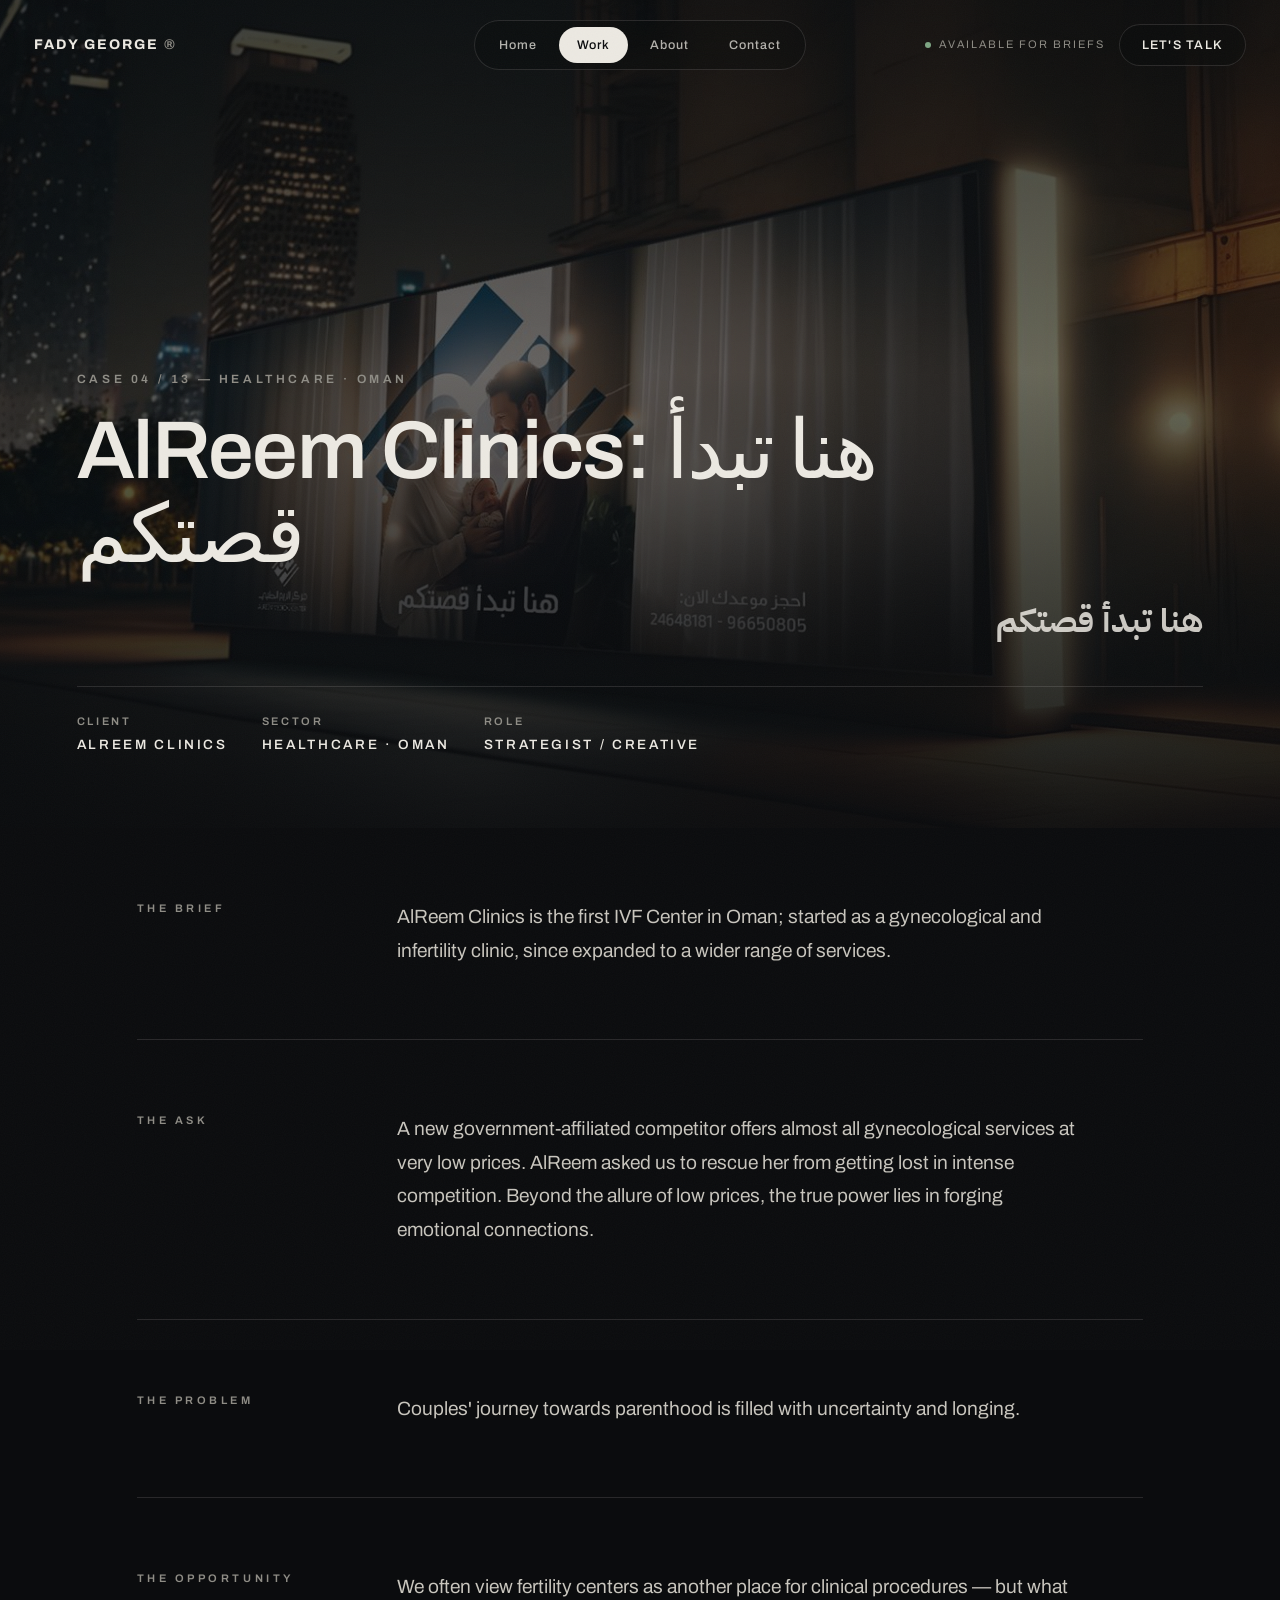
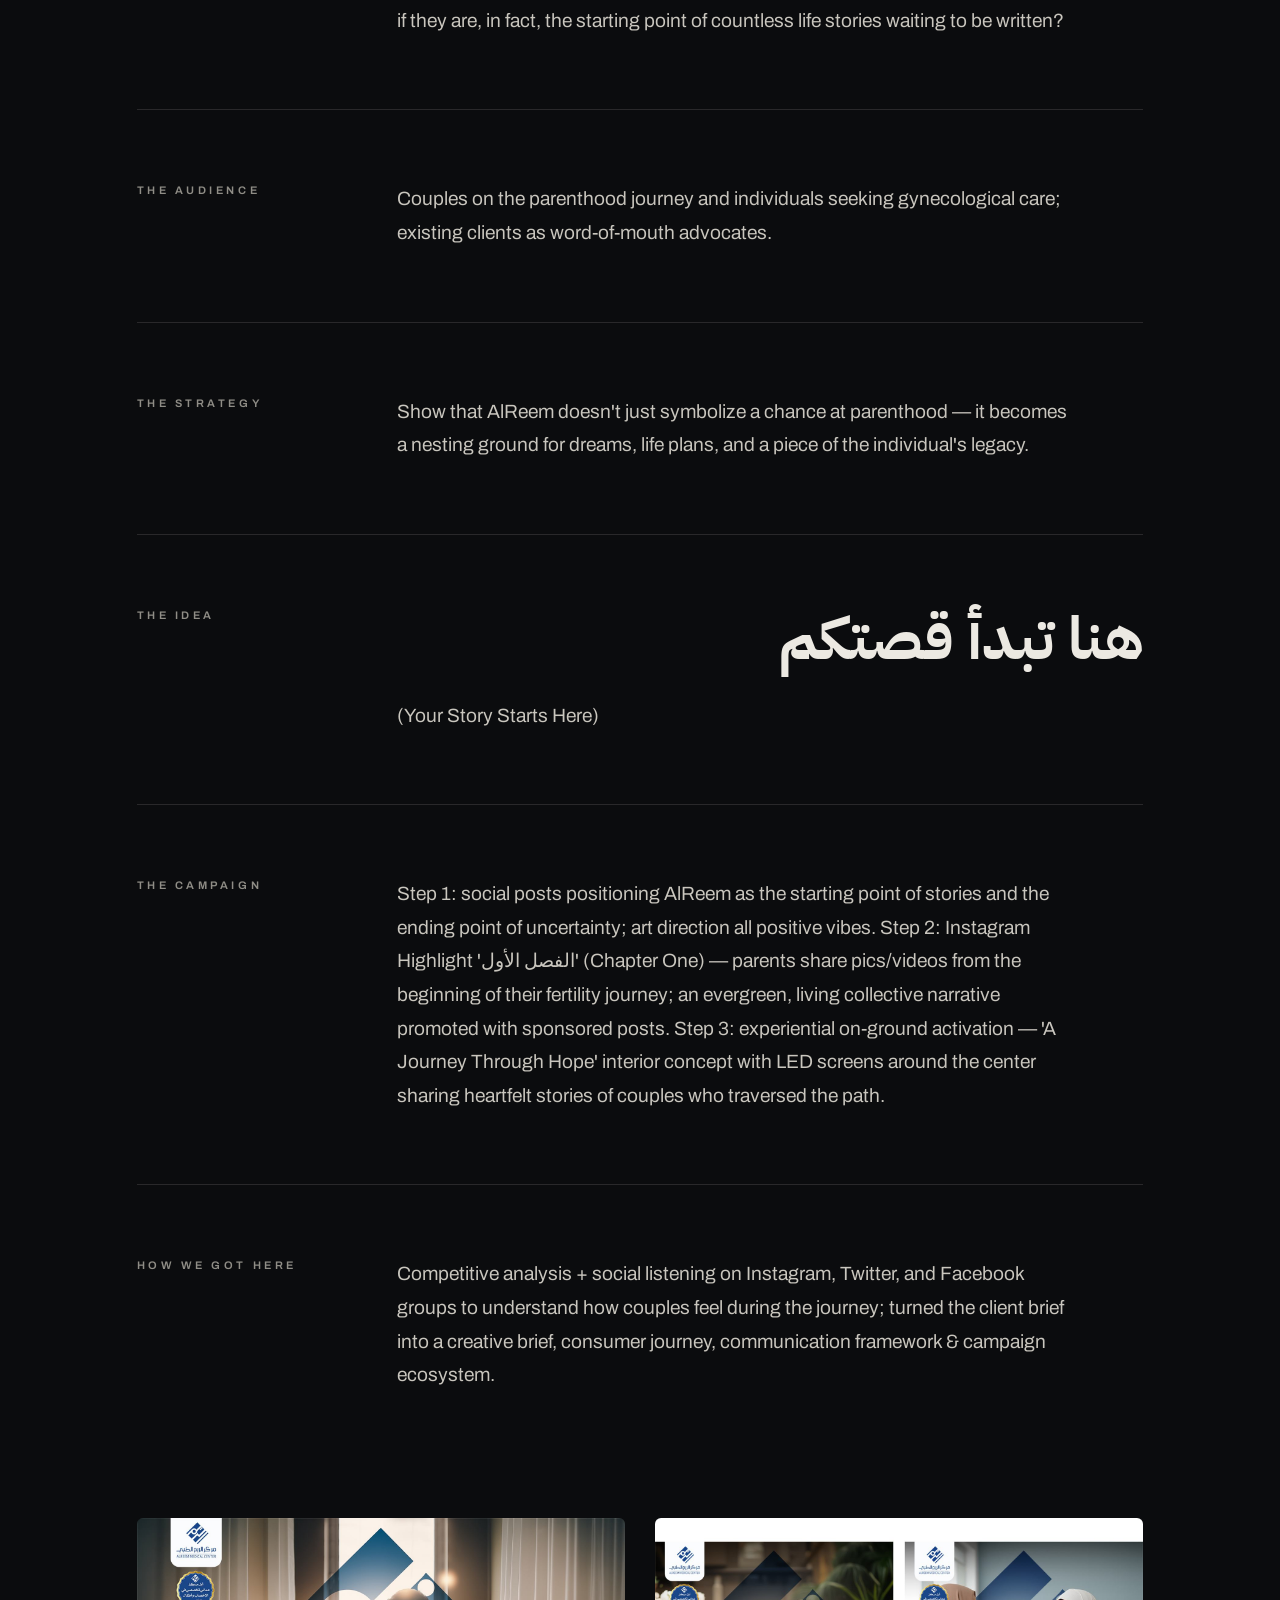
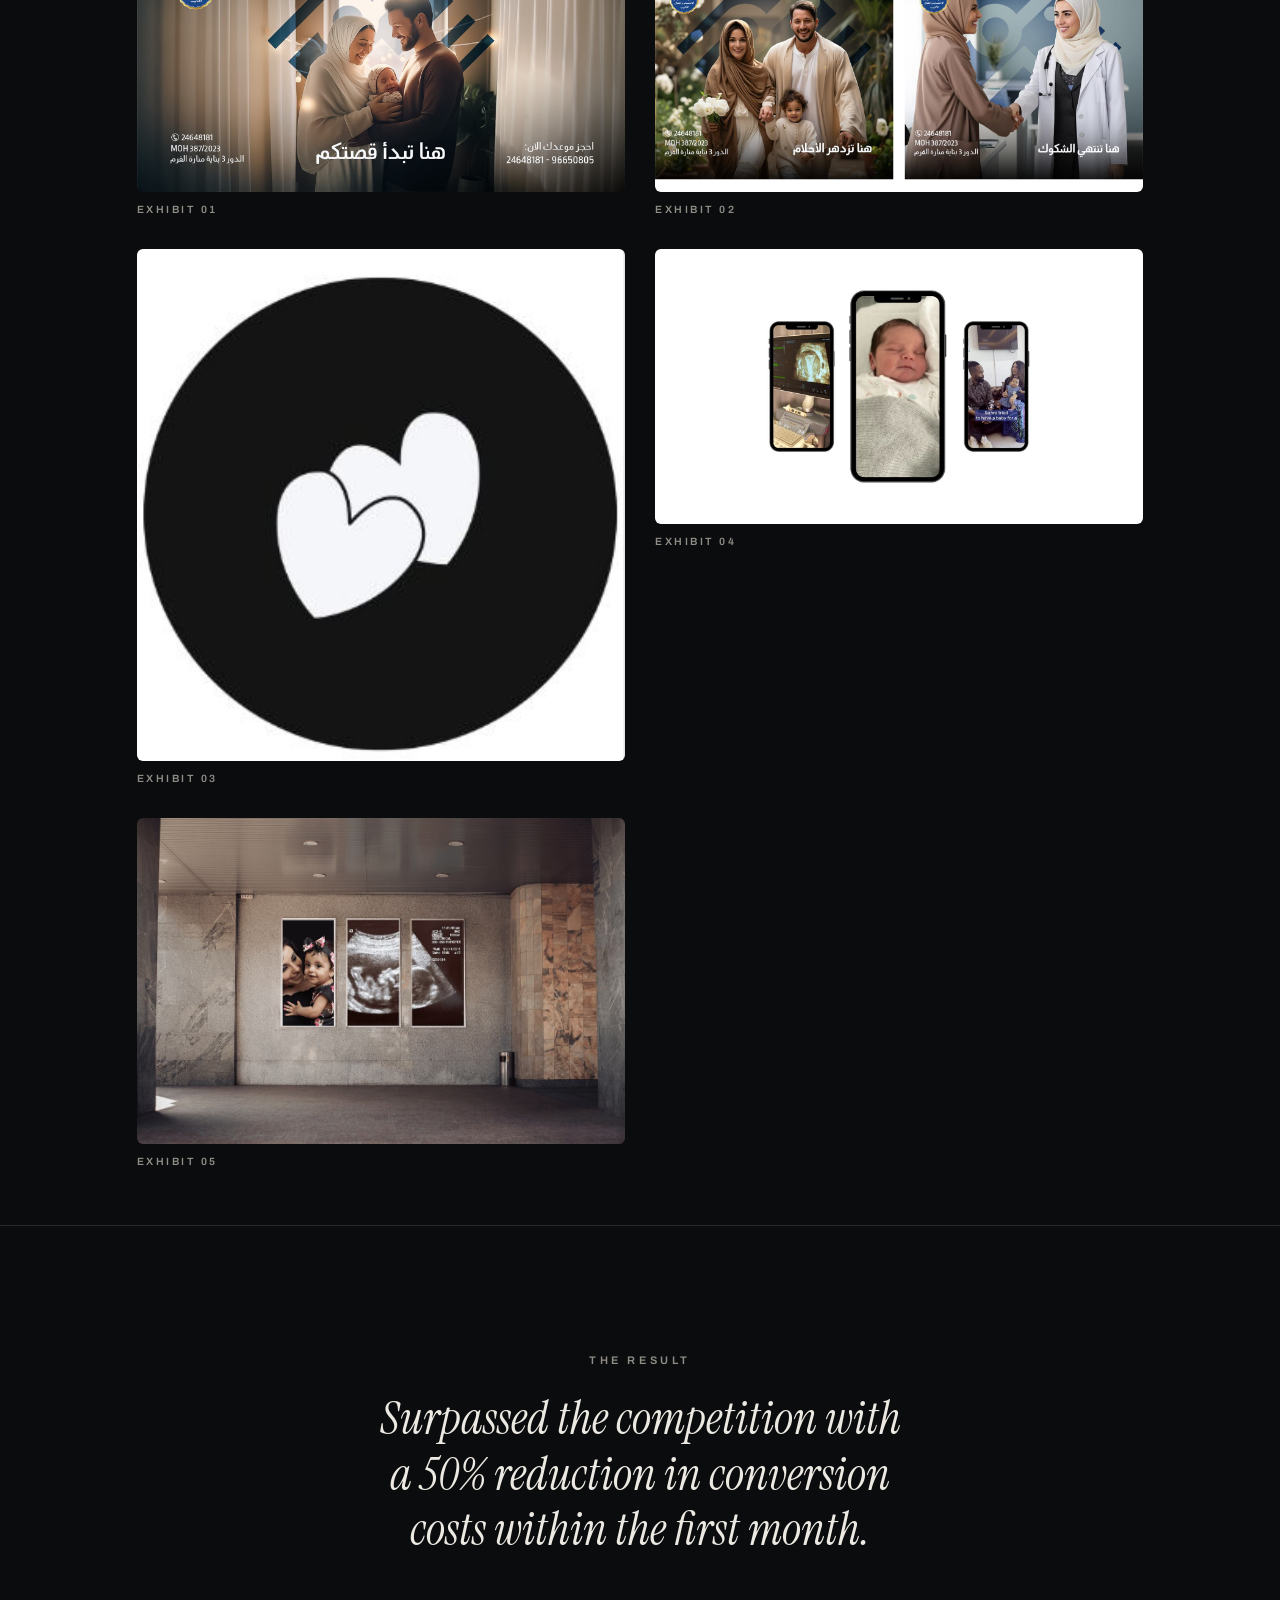
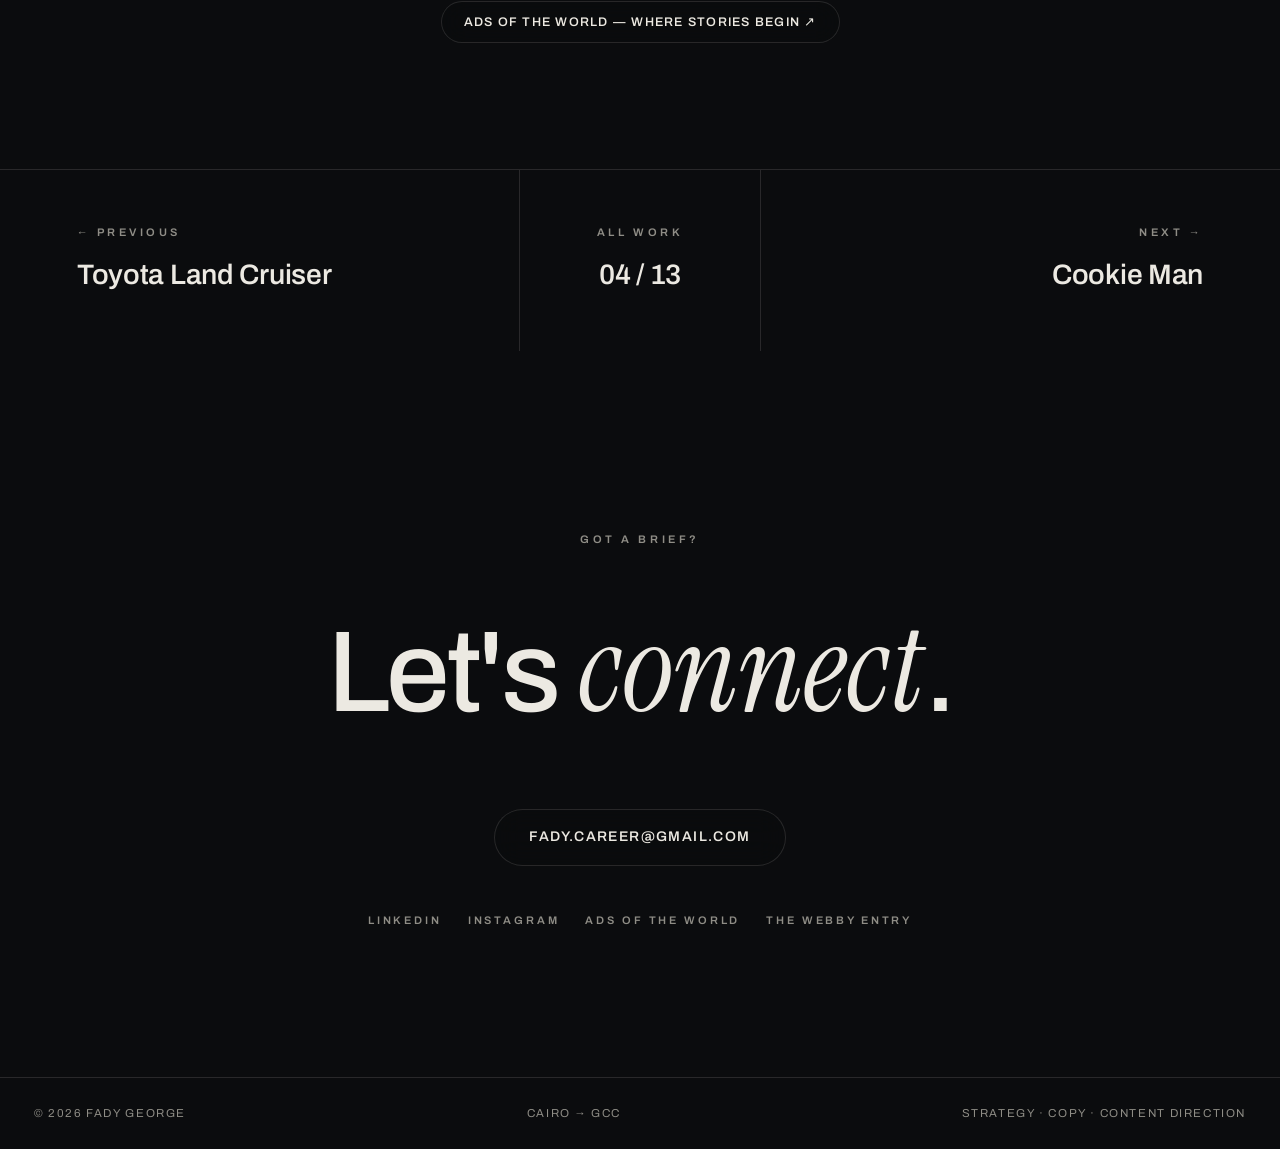
==== work/alreem-clinics/index.html @ 392db400 "Portfolio v1 — Screening Room Co-Authored-By: Claude Fable 5 <noreply@anthropic.com>" ====
<!doctype html>
<html lang="en">
<head>
<meta charset="utf-8">
<meta name="viewport" content="width=device-width, initial-scale=1">
<title>AlReem Clinics: هنا تبدأ قصتكم — Fady George</title>
<meta name="description" content="AlReem Clinics case study by Fady George — Healthcare · Oman.">
<meta property="og:title" content="AlReem Clinics: هنا تبدأ قصتكم — Fady George">
<meta property="og:description" content="AlReem Clinics case study by Fady George — Healthcare · Oman.">
<link rel="icon" href="data:image/svg+xml,%3Csvg xmlns='http://www.w3.org/2000/svg' viewBox='0 0 32 32'%3E%3Crect width='32' height='32' rx='7' fill='%230b0c0e'/%3E%3Ctext x='16' y='22' font-family='Arial' font-size='16' font-weight='800' fill='%23ece9e2' text-anchor='middle'%3EFG%3C/text%3E%3C/svg%3E">
<link rel="stylesheet" href="../../styles.css">
</head>
<body>
<header class="site">
  <a class="wordmark" href="../../index.html">Fady George<span> ®</span></a>
  <nav class="pill" aria-label="Main"><a href="../../index.html">Home</a><a class="on" href="../../index.html#work">Work</a><a href="../../index.html#about">About</a><a href="../../index.html#contact">Contact</a></nav>
  <div class="head-right">
    <span class="avail">Available for briefs</span>
    <a class="btn" href="mailto:fady.career@gmail.com">Let's talk</a>
  </div>
</header>

<section class="case-hero">
  <img class="row-bg" src="../../assets/alreem-clinics/img-04.jpg" alt="">
  <div class="case-hero-in">
    <div class="kicker">Case 04 / 13 — Healthcare · Oman</div>
    <h1>AlReem Clinics: هنا تبدأ قصتكم</h1>
    <div class="idea ar">هنا تبدأ قصتكم</div>
    <div class="case-meta"><div>Client<b>AlReem Clinics</b></div><div>Sector<b>Healthcare · Oman</b></div><div>Role<b>Strategist / Creative</b></div></div>
  </div>
</section>
<main class="case-body">

<div class="chap"><div class="label">The Brief</div><div><p>AlReem Clinics is the first IVF Center in Oman; started as a gynecological and infertility clinic, since expanded to a wider range of services.</p></div></div>
<div class="chap"><div class="label">The Ask</div><div><p>A new government-affiliated competitor offers almost all gynecological services at very low prices. AlReem asked us to rescue her from getting lost in intense competition. Beyond the allure of low prices, the true power lies in forging emotional connections.</p></div></div>
<div class="chap"><div class="label">The Problem</div><div><p>Couples' journey towards parenthood is filled with uncertainty and longing.</p></div></div>
<div class="chap"><div class="label">The Opportunity</div><div><p>We often view fertility centers as another place for clinical procedures — but what if they are, in fact, the starting point of countless life stories waiting to be written?</p></div></div>
<div class="chap"><div class="label">The Audience</div><div><p>Couples on the parenthood journey and individuals seeking gynecological care; existing clients as word-of-mouth advocates.</p></div></div>
<div class="chap"><div class="label">The Strategy</div><div><p>Show that AlReem doesn't just symbolize a chance at parenthood — it becomes a nesting ground for dreams, life plans, and a piece of the individual's legacy.</p></div></div>
<div class="chap"><div class="label">The Idea</div><div>
        <div class="idea-display ar">هنا تبدأ قصتكم</div>
        <p style="margin-top:26px">(Your Story Starts Here)</p>
      </div></div>
<div class="chap"><div class="label">The Campaign</div><div><p>Step 1: social posts positioning AlReem as the starting point of stories and the ending point of uncertainty; art direction all positive vibes. Step 2: Instagram Highlight 'الفصل الأول' (Chapter One) — parents share pics/videos from the beginning of their fertility journey; an evergreen, living collective narrative promoted with sponsored posts. Step 3: experiential on-ground activation — 'A Journey Through Hope' interior concept with LED screens around the center sharing heartfelt stories of couples who traversed the path.</p></div></div>
<div class="chap"><div class="label">How We Got Here</div><div><p>Competitive analysis + social listening on Instagram, Twitter, and Facebook groups to understand how couples feel during the journey; turned the client brief into a creative brief, consumer journey, communication framework & campaign ecosystem.</p></div></div>
<div class="plates grid2"><figure><img src="../../assets/alreem-clinics/img-02.jpg" alt="AlReem Clinics: هنا تبدأ قصتكم — exhibit 1" loading="lazy"><figcaption>Exhibit 01</figcaption></figure>
<figure><img src="../../assets/alreem-clinics/img-03.jpg" alt="AlReem Clinics: هنا تبدأ قصتكم — exhibit 2" loading="lazy"><figcaption>Exhibit 02</figcaption></figure>
<figure><img src="../../assets/alreem-clinics/img-05.jpg" alt="AlReem Clinics: هنا تبدأ قصتكم — exhibit 3" loading="lazy"><figcaption>Exhibit 03</figcaption></figure>
<figure><img src="../../assets/alreem-clinics/img-06.jpg" alt="AlReem Clinics: هنا تبدأ قصتكم — exhibit 4" loading="lazy"><figcaption>Exhibit 04</figcaption></figure>
<figure><img src="../../assets/alreem-clinics/img-07.jpg" alt="AlReem Clinics: هنا تبدأ قصتكم — exhibit 5" loading="lazy"><figcaption>Exhibit 05</figcaption></figure></div>

</main>
<section class="result-block"><div class="label">The Result</div><p>Surpassed the competition with a 50% reduction in conversion costs within the first month.</p><div class="linkrow"><a class="btn" href="https://www.adsoftheworld.com/campaigns/where-stories-begin" target="_blank" rel="noreferrer">Ads of the World — Where Stories Begin ↗</a></div></section>
<nav class="case-nav">
  <a href="../toyota-bold-by-nature/index.html"><span class="label">← Previous</span><b>Toyota Land Cruiser</b></a>
  <a class="all" href="../../index.html#work"><span class="label">All work</span><b>04 / 13</b></a>
  <a class="next" href="../cookie-man-frafeet/index.html"><span class="label">Next →</span><b>Cookie Man</b></a>
</nav>
<section class="contact" id="contact">
  <div class="label">Got a brief?</div>
  <h2>Let's <em class="acc">connect</em>.</h2>
  <a class="btn big" href="mailto:fady.career@gmail.com">fady.career@gmail.com</a>
  <div class="socials">
    <a href="https://www.linkedin.com/in/fadygeorge79/" target="_blank" rel="noreferrer">LinkedIn</a>
    <a href="https://www.instagram.com/_fadygeorge/" target="_blank" rel="noreferrer">Instagram</a>
    <a href="https://www.adsoftheworld.com/users/fady-george" target="_blank" rel="noreferrer">Ads of the World</a>
    <a href="https://winners.webbyawards.com/2026/social/social-campaigns/food-drink/380576/rotana--naturally-gets-us" target="_blank" rel="noreferrer">The Webby Entry</a>
  </div>
</section>
<footer class="site">
  <span>© 2026 Fady George</span>
  <span>Cairo → GCC</span>
  <span>Strategy · Copy · Content Direction</span>
</footer>
<script src="../../main.js"></script>
</body>
</html>
---- styles.css ----
/* ============================================================
   FADY GEORGE — Screening Room
   Committed single-world dark (a cinema house). Monochrome;
   the footage carries the color.
   ============================================================ */
@font-face{ font-family:'Archivo'; font-style:normal; font-weight:100 900; font-display:swap; src:url(fonts/archivo-var.woff2) format('woff2'); }
@font-face{ font-family:'Instrument Serif'; font-style:italic; font-weight:400; font-display:swap; src:url(fonts/instrument-italic.woff2) format('woff2'); }
@font-face{ font-family:'IBM Plex Sans Arabic'; font-style:normal; font-weight:400; font-display:swap; src:url(fonts/plex-arabic-400.woff2) format('woff2'); }
@font-face{ font-family:'IBM Plex Sans Arabic'; font-style:normal; font-weight:700; font-display:swap; src:url(fonts/plex-arabic-700.woff2) format('woff2'); }

:root{
  --black:#0b0c0e; --coal:#14161a; --bone:#ece9e2; --body:#c9c6be; --grey:#8f8d86;
  --line:rgba(236,233,226,.13); --pillbg:rgba(11,12,14,.35);
}
*{ box-sizing:border-box; margin:0 }
html{ scroll-behavior:smooth }
body{ background:var(--black); color:var(--bone); font-family:'Archivo',Arial,sans-serif; font-weight:380; line-height:1.6; overflow-x:hidden; }
::selection{ background:var(--bone); color:var(--black) }
a{ color:inherit; text-decoration:none }
img{ display:block; max-width:100% }
.label{ font-size:11px; font-weight:620; letter-spacing:.32em; text-transform:uppercase; color:var(--grey) }
em.acc{ font-family:'Instrument Serif',Georgia,serif; font-style:italic; font-weight:400; font-size:1.08em; letter-spacing:0 }
.ar{ font-family:'IBM Plex Sans Arabic','Segoe UI',Tahoma,sans-serif; direction:rtl }

/* grain */
body::after{ content:""; position:fixed; inset:-50%; pointer-events:none; z-index:60; opacity:.05;
  background-image:url("data:image/svg+xml,%3Csvg xmlns='http://www.w3.org/2000/svg' width='240' height='240'%3E%3Cfilter id='n'%3E%3CfeTurbulence type='fractalNoise' baseFrequency='0.9' numOctaves='2'/%3E%3C/filter%3E%3Crect width='240' height='240' filter='url(%23n)' opacity='0.6'/%3E%3C/svg%3E"); }

/* ============ HEADER ============ */
header.site{ position:fixed; top:0; left:0; right:0; z-index:50; display:grid; grid-template-columns:1fr auto 1fr; align-items:center; padding:20px 34px }
.wordmark{ font-weight:740; font-size:14px; letter-spacing:.14em; text-transform:uppercase }
.wordmark span{ color:var(--grey) }
nav.pill{ display:flex; gap:4px; border:1px solid var(--line); border-radius:999px; padding:6px; backdrop-filter:blur(14px); background:var(--pillbg); transition:background .4s }
header.site.scrolled nav.pill{ background:rgba(11,12,14,.72) }
nav.pill a{ font-size:12.5px; font-weight:520; letter-spacing:.08em; padding:8px 18px; border-radius:999px; color:var(--bone); opacity:.75; transition:opacity .25s, background .25s }
nav.pill a:hover, nav.pill a:focus-visible{ opacity:1; background:rgba(236,233,226,.08); outline:none }
nav.pill a.on{ opacity:1; background:var(--bone); color:var(--black) }
.head-right{ display:flex; justify-content:flex-end; align-items:center; gap:14px }
.avail{ font-size:11px; letter-spacing:.18em; text-transform:uppercase; color:var(--grey); display:flex; align-items:center; gap:8px }
.avail::before{ content:""; width:6px; height:6px; border-radius:50%; background:#7da583; animation:blink 2.6s ease infinite }
@keyframes blink{ 50%{ opacity:.35 } }
.btn{ display:inline-flex; align-items:center; gap:10px; border:1px solid var(--line); border-radius:999px; padding:10px 22px; font-size:12.5px; font-weight:560; letter-spacing:.1em; text-transform:uppercase; backdrop-filter:blur(14px); background:var(--pillbg); transition:background .3s,color .3s; cursor:pointer }
.btn:hover,.btn:focus-visible{ background:var(--bone); color:var(--black); outline:none }
@media(max-width:860px){ nav.pill{ display:none } header.site{ padding:16px 20px } .avail{ display:none } }

/* ============ HOME HERO ============ */
.hero{ position:relative; height:100svh; min-height:600px; overflow:hidden; display:flex; align-items:center; justify-content:center; text-align:center }
.hero-bg{ position:absolute; inset:0; width:100%; height:100%; object-fit:cover; animation:settle 2.6s cubic-bezier(.2,.7,.2,1) both }
@keyframes settle{ from{ transform:scale(1.12); filter:brightness(.4) } to{ transform:scale(1.02); filter:brightness(.62) } }
.hero::before{ content:""; position:absolute; inset:0; z-index:1; background:linear-gradient(180deg, rgba(11,12,14,.62) 0%, rgba(11,12,14,.18) 42%, rgba(11,12,14,.88) 100%) }
.hero-in{ position:relative; z-index:2; padding:0 24px; max-width:1100px }
.hero .label{ color:var(--bone); opacity:0; animation:rise 1s .5s cubic-bezier(.2,.7,.2,1) forwards }
.hero h1{ font-size:clamp(44px,7.2vw,104px); font-weight:480; letter-spacing:-.025em; line-height:1.04; margin:26px 0 30px; text-wrap:balance }
.hero h1 .ln{ display:block; overflow:hidden }
.hero h1 .ln span{ display:block; transform:translateY(112%); animation:heroRise 1.1s cubic-bezier(.2,.75,.15,1) forwards }
.hero h1 .ln:nth-child(2) span{ animation-delay:.16s }
@keyframes heroRise{ to{ transform:none } }
@keyframes rise{ from{ opacity:0; transform:translateY(14px) } to{ opacity:1; transform:none } }
.hero p.sub{ font-size:15.5px; color:var(--bone); opacity:0; max-width:52ch; margin:0 auto; font-weight:400; animation:rise 1s .9s forwards }
.scrollcue{ position:absolute; bottom:34px; left:50%; transform:translateX(-50%); z-index:2; display:flex; flex-direction:column; align-items:center; gap:10px; opacity:0; animation:rise 1s 1.4s forwards }
.scrollcue .label{ font-size:10px }
.scrollcue i{ width:1px; height:44px; background:linear-gradient(var(--bone),transparent); display:block; animation:drip 2.2s ease infinite }
@keyframes drip{ 0%{ transform:scaleY(0); transform-origin:top } 45%{ transform:scaleY(1); transform-origin:top } 46%{ transform-origin:bottom } 100%{ transform:scaleY(0); transform-origin:bottom } }

/* ============ REEL (arc strip) ============ */
.reel{ position:relative; height:300vh; background:var(--black) }
.reel-sticky{ position:sticky; top:0; height:100svh; overflow:hidden; display:flex; flex-direction:column; justify-content:center }
.reel-head{ text-align:center; margin-bottom:7vh; position:relative; z-index:2 }
.reel-head h2{ font-size:clamp(34px,4.6vw,62px); font-weight:480; letter-spacing:-.02em; margin-top:16px }
.reel-strip{ display:flex; gap:2.6vw; will-change:transform; padding:0 6vw; width:max-content }
.reel-card{ width:min(30vw,420px); flex:none; will-change:transform }
.reel-card .ph{ overflow:hidden; border-radius:6px; aspect-ratio:4/3; background:var(--coal) }
.reel-card img{ width:100%; height:100%; object-fit:cover; transition:transform .6s cubic-bezier(.2,.7,.2,1) }
.reel-card:hover img{ transform:scale(1.05) }
.reel-card figcaption{ display:flex; justify-content:space-between; margin-top:12px; font-size:11px; font-weight:600; letter-spacing:.22em; text-transform:uppercase; color:var(--grey) }
.reel-card figcaption b{ color:var(--bone); font-weight:600 }
@media(max-width:860px){ .reel-card{ width:64vw } }

/* ============ WORKS INDEX ============ */
.works-head{ padding:16vh 6vw 8vh; display:flex; align-items:baseline; justify-content:space-between; gap:20px; flex-wrap:wrap }
.works-head h2{ font-size:clamp(34px,4.6vw,62px); font-weight:480; letter-spacing:-.02em }
.row{ position:relative; min-height:76svh; display:flex; align-items:flex-end; overflow:hidden; border-top:1px solid var(--line) }
.row-bg{ position:absolute; inset:0; width:100%; height:100%; object-fit:cover; opacity:.45; transition:opacity .6s, transform 1.2s cubic-bezier(.2,.7,.2,1); transform:scale(1.06) }
.row:hover .row-bg{ opacity:.6; transform:scale(1.01) }
.row::before{ content:""; position:absolute; inset:0; background:linear-gradient(180deg, rgba(11,12,14,.55), rgba(11,12,14,.2) 45%, rgba(11,12,14,.86)); z-index:1 }
.row-in{ position:relative; z-index:2; padding:7vh 6vw; width:100%; display:grid; grid-template-columns:auto 1fr auto; gap:26px; align-items:end;
  opacity:0; transform:translateY(46px); transition:opacity .9s cubic-bezier(.2,.7,.2,1), transform .9s cubic-bezier(.2,.7,.2,1) }
.row.vis .row-in{ opacity:1; transform:none }
.row .num{ font-size:12px; font-weight:620; letter-spacing:.28em; color:var(--grey); padding-bottom:14px }
.row h3{ font-size:clamp(34px,5vw,72px); font-weight:560; letter-spacing:-.02em; line-height:1.02 }
.row .idea{ font-family:'Instrument Serif',Georgia,serif; font-style:italic; font-size:clamp(19px,2vw,27px); color:var(--bone); opacity:.85; margin-top:10px }
.row .meta{ margin-top:16px; font-size:11px; font-weight:600; letter-spacing:.26em; text-transform:uppercase; color:var(--grey) }
.row .meta b{ color:var(--bone); font-weight:600 }
.row .go{ align-self:end; width:56px; height:56px; border:1px solid var(--line); border-radius:50%; display:flex; align-items:center; justify-content:center; font-size:20px; transition:background .3s, color .3s, transform .3s }
.row:hover .go{ background:var(--bone); color:var(--black); transform:rotate(45deg) }
.row.typeonly{ background:var(--coal) }
.row.typeonly .ghost{ position:absolute; inset:0; display:flex; align-items:center; justify-content:center; z-index:0;
  font-weight:820; font-size:clamp(60px,10vw,150px); letter-spacing:.02em; text-transform:uppercase; color:transparent; -webkit-text-stroke:1px rgba(236,233,226,.14); white-space:nowrap }
.row.typeonly .ghost.ar{ font-family:'IBM Plex Sans Arabic',sans-serif; font-weight:700; letter-spacing:0 }
@media(max-width:860px){ .row-in{ grid-template-columns:1fr } .row .go{ display:none } .row{ min-height:56svh } }

/* compact index */
.mini-head{ padding:10vh 6vw 3vh }
.mini{ display:flex; align-items:baseline; gap:26px; padding:26px 6vw; border-top:1px solid var(--line); transition:padding-left .3s, background .3s }
.mini:last-of-type{ border-bottom:1px solid var(--line) }
.mini:hover{ padding-left:8vw; background:var(--coal) }
.mini .num{ font-size:11px; font-weight:620; letter-spacing:.28em; color:var(--grey) }
.mini h3{ font-size:clamp(20px,2.6vw,34px); font-weight:520; letter-spacing:-.01em }
.mini .tag{ margin-left:auto; font-size:11px; font-weight:600; letter-spacing:.24em; text-transform:uppercase; color:var(--grey); text-align:right }
@media(max-width:640px){ .mini .tag{ display:none } }

/* ============ CLIENT MARQUEE ============ */
.clients{ border-top:1px solid var(--line); border-bottom:1px solid var(--line); padding:26px 0; overflow:hidden; white-space:nowrap }
.clients div{ display:inline-block; animation:marq 46s linear infinite }
.clients span{ font-size:13px; font-weight:600; letter-spacing:.34em; text-transform:uppercase; color:var(--grey); margin:0 28px }
@keyframes marq{ to{ transform:translateX(-50%) } }

/* ============ ABOUT ============ */
.about{ display:grid; grid-template-columns:1fr 1.4fr; gap:6vw; padding:18vh 6vw; max-width:1400px; margin:0 auto }
.about h2{ font-size:clamp(30px,3.6vw,52px); font-weight:480; letter-spacing:-.02em; line-height:1.12; margin-top:18px; text-wrap:balance }
.about .bio p{ font-size:17px; color:var(--body); max-width:58ch; margin-bottom:1.2em }
.about .bio strong{ color:var(--bone); font-weight:620 }
.about .facts{ display:flex; gap:34px; margin:34px 0 40px; flex-wrap:wrap }
.about .fact b{ display:block; font-size:30px; font-weight:640; letter-spacing:-.01em }
.about .fact span{ font-size:11px; font-weight:600; letter-spacing:.24em; text-transform:uppercase; color:var(--grey) }
@media(max-width:860px){ .about{ grid-template-columns:1fr; padding:12vh 6vw } }

/* ============ CONTACT + FOOTER ============ */
.contact{ text-align:center; padding:20vh 24px 16vh; position:relative }
.contact h2{ font-size:clamp(52px,9vw,130px); font-weight:480; letter-spacing:-.03em; margin:22px 0 40px }
.contact .btn.big{ font-size:14px; padding:16px 34px }
.socials{ display:flex; justify-content:center; gap:26px; margin-top:46px; flex-wrap:wrap }
.socials a{ font-size:11px; font-weight:600; letter-spacing:.26em; text-transform:uppercase; color:var(--grey); border-bottom:1px solid transparent; padding-bottom:3px; transition:color .3s,border-color .3s }
.socials a:hover{ color:var(--bone); border-color:var(--bone) }
footer.site{ display:flex; justify-content:space-between; gap:14px; flex-wrap:wrap; padding:26px 34px; border-top:1px solid var(--line); color:var(--grey); font-size:11.5px; letter-spacing:.14em; text-transform:uppercase }

/* ============================================================
   CASE STUDY PAGES
   ============================================================ */
.case-hero{ position:relative; min-height:92svh; display:flex; align-items:flex-end; overflow:hidden }
.case-hero .row-bg{ opacity:.5 }
.case-hero::before{ content:""; position:absolute; inset:0; z-index:1; background:linear-gradient(180deg, rgba(11,12,14,.6), rgba(11,12,14,.25) 45%, rgba(11,12,14,.92)) }
.case-hero.typeonly{ background:var(--coal) }
.case-hero .ghost{ position:absolute; inset:0; display:flex; align-items:center; justify-content:center; z-index:0;
  font-weight:820; font-size:clamp(54px,9vw,170px); letter-spacing:.02em; text-transform:uppercase; color:transparent; -webkit-text-stroke:1px rgba(236,233,226,.15); white-space:nowrap }
.case-hero .ghost.ar{ font-family:'IBM Plex Sans Arabic',sans-serif; font-weight:700; letter-spacing:0; text-transform:none }
.case-hero-in{ position:relative; z-index:2; padding:12vh 6vw 8vh; width:100% }
.case-hero .kicker{ font-size:12px; font-weight:620; letter-spacing:.3em; text-transform:uppercase; color:var(--grey); margin-bottom:20px }
.case-hero h1{ font-size:clamp(40px,6.4vw,96px); font-weight:560; letter-spacing:-.02em; line-height:1.02; max-width:20ch }
.case-hero .idea{ font-family:'Instrument Serif',Georgia,serif; font-style:italic; font-size:clamp(22px,2.6vw,36px); color:var(--bone); opacity:.85; margin-top:18px }
.case-hero .idea.ar{ font-family:'IBM Plex Sans Arabic',sans-serif; font-style:normal; font-weight:700 }
.case-meta{ display:flex; gap:34px; flex-wrap:wrap; margin-top:38px; padding-top:26px; border-top:1px solid var(--line) }
.case-meta div b{ display:block; font-size:13.5px; font-weight:560; margin-top:4px; color:var(--bone) }
.case-meta div{ font-size:11px; font-weight:600; letter-spacing:.24em; text-transform:uppercase; color:var(--grey) }

.case-body{ max-width:1160px; margin:0 auto; padding:0 6vw }
.films{ padding:10vh 0 2vh; display:grid; gap:36px }
.films video{ width:100%; border-radius:8px; background:#000 }
.films .yt{ position:relative; aspect-ratio:16/9; border-radius:8px; overflow:hidden; background:#000 }
.films .yt iframe{ position:absolute; inset:0; width:100%; height:100%; border:0 }
.films figcaption{ margin-top:10px; font-size:11px; font-weight:600; letter-spacing:.24em; text-transform:uppercase; color:var(--grey) }

.chap{ display:grid; grid-template-columns:230px 1fr; gap:30px; padding:8vh 0; border-top:1px solid var(--line);
  opacity:0; transform:translateY(38px); transition:opacity .9s cubic-bezier(.2,.7,.2,1), transform .9s cubic-bezier(.2,.7,.2,1) }
.chap.vis{ opacity:1; transform:none }
.chap:first-of-type{ border-top:0 }
.chap p{ font-size:clamp(17px,1.5vw,21px); color:var(--body); max-width:62ch; line-height:1.75 }
.chap p + p{ margin-top:1em }
.chap p strong{ color:var(--bone); font-weight:600 }
.chap .idea-display{ font-family:'Instrument Serif',Georgia,serif; font-style:italic; font-size:clamp(36px,4.6vw,72px); line-height:1.12; color:var(--bone); max-width:none }
.chap .idea-display.ar{ font-family:'IBM Plex Sans Arabic',sans-serif; font-style:normal; font-weight:700 }
@media(max-width:860px){ .chap{ grid-template-columns:1fr; gap:14px; padding:6vh 0 } }

.plates{ display:grid; gap:30px; padding:6vh 0 }
.plates.grid2{ grid-template-columns:repeat(2,1fr) }
.plates.grid3{ grid-template-columns:repeat(3,1fr) }
.plates figure{ margin:0; opacity:0; transform:translateY(30px); transition:opacity .8s cubic-bezier(.2,.7,.2,1), transform .8s cubic-bezier(.2,.7,.2,1) }
.plates figure.vis{ opacity:1; transform:none }
.plates img{ width:100%; border-radius:6px }
.plates figcaption{ margin-top:10px; font-size:10.5px; font-weight:600; letter-spacing:.24em; text-transform:uppercase; color:var(--grey) }
@media(max-width:700px){ .plates.grid2,.plates.grid3{ grid-template-columns:1fr } }

.result-block{ text-align:center; padding:14vh 6vw; border-top:1px solid var(--line) }
.result-block .label{ margin-bottom:22px }
.result-block p{ font-family:'Instrument Serif',Georgia,serif; font-style:italic; font-size:clamp(26px,3.6vw,52px); line-height:1.2; max-width:26ch; margin:0 auto; color:var(--bone) }
.result-block .linkrow{ display:flex; justify-content:center; gap:14px; flex-wrap:wrap; margin-top:44px }
p.credits{ font-size:13px !important; letter-spacing:.04em; line-height:1.9 !important; color:var(--grey) !important }

.case-nav{ display:grid; grid-template-columns:1fr auto 1fr; border-top:1px solid var(--line) }
.case-nav a{ padding:6vh 6vw; display:flex; flex-direction:column; gap:10px; transition:background .3s }
.case-nav a:hover{ background:var(--coal) }
.case-nav a b{ font-size:clamp(18px,2.2vw,30px); font-weight:560; letter-spacing:-.01em }
.case-nav a.next{ text-align:right; align-items:flex-end }
.case-nav a.all{ align-items:center; justify-content:center; border-left:1px solid var(--line); border-right:1px solid var(--line) }
@media(max-width:700px){ .case-nav{ grid-template-columns:1fr } .case-nav a.all{ border:0; border-top:1px solid var(--line); border-bottom:1px solid var(--line) } .case-nav a.next{ align-items:flex-start; text-align:left } }

@media (prefers-reduced-motion: reduce){
  *,*::before,*::after{ animation-duration:.01ms !important; animation-delay:0s !important; animation-iteration-count:1 !important; transition-duration:.01ms !important }
  .hero h1 .ln span{ transform:none } .hero .label,.hero p.sub,.scrollcue{ opacity:1 }
  .row-in,.chap,.plates figure{ opacity:1 !important; transform:none !important }
}
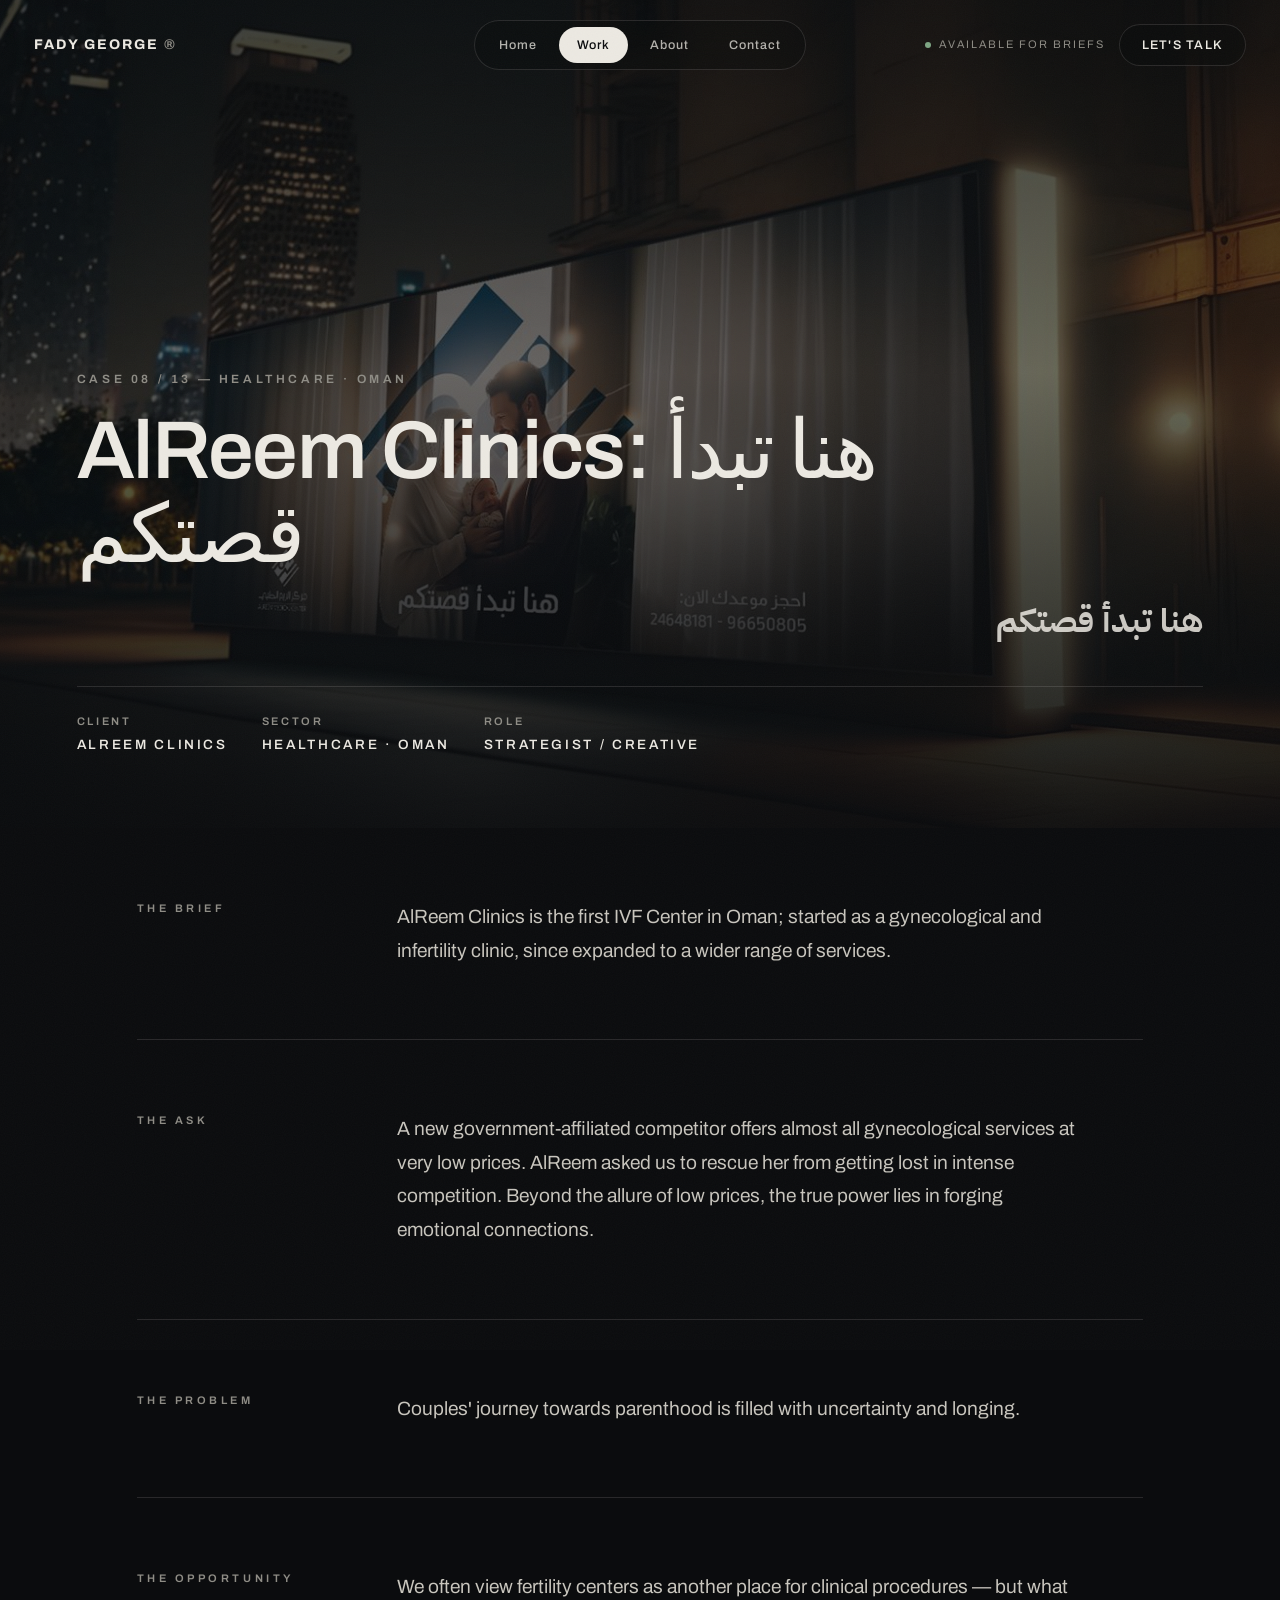
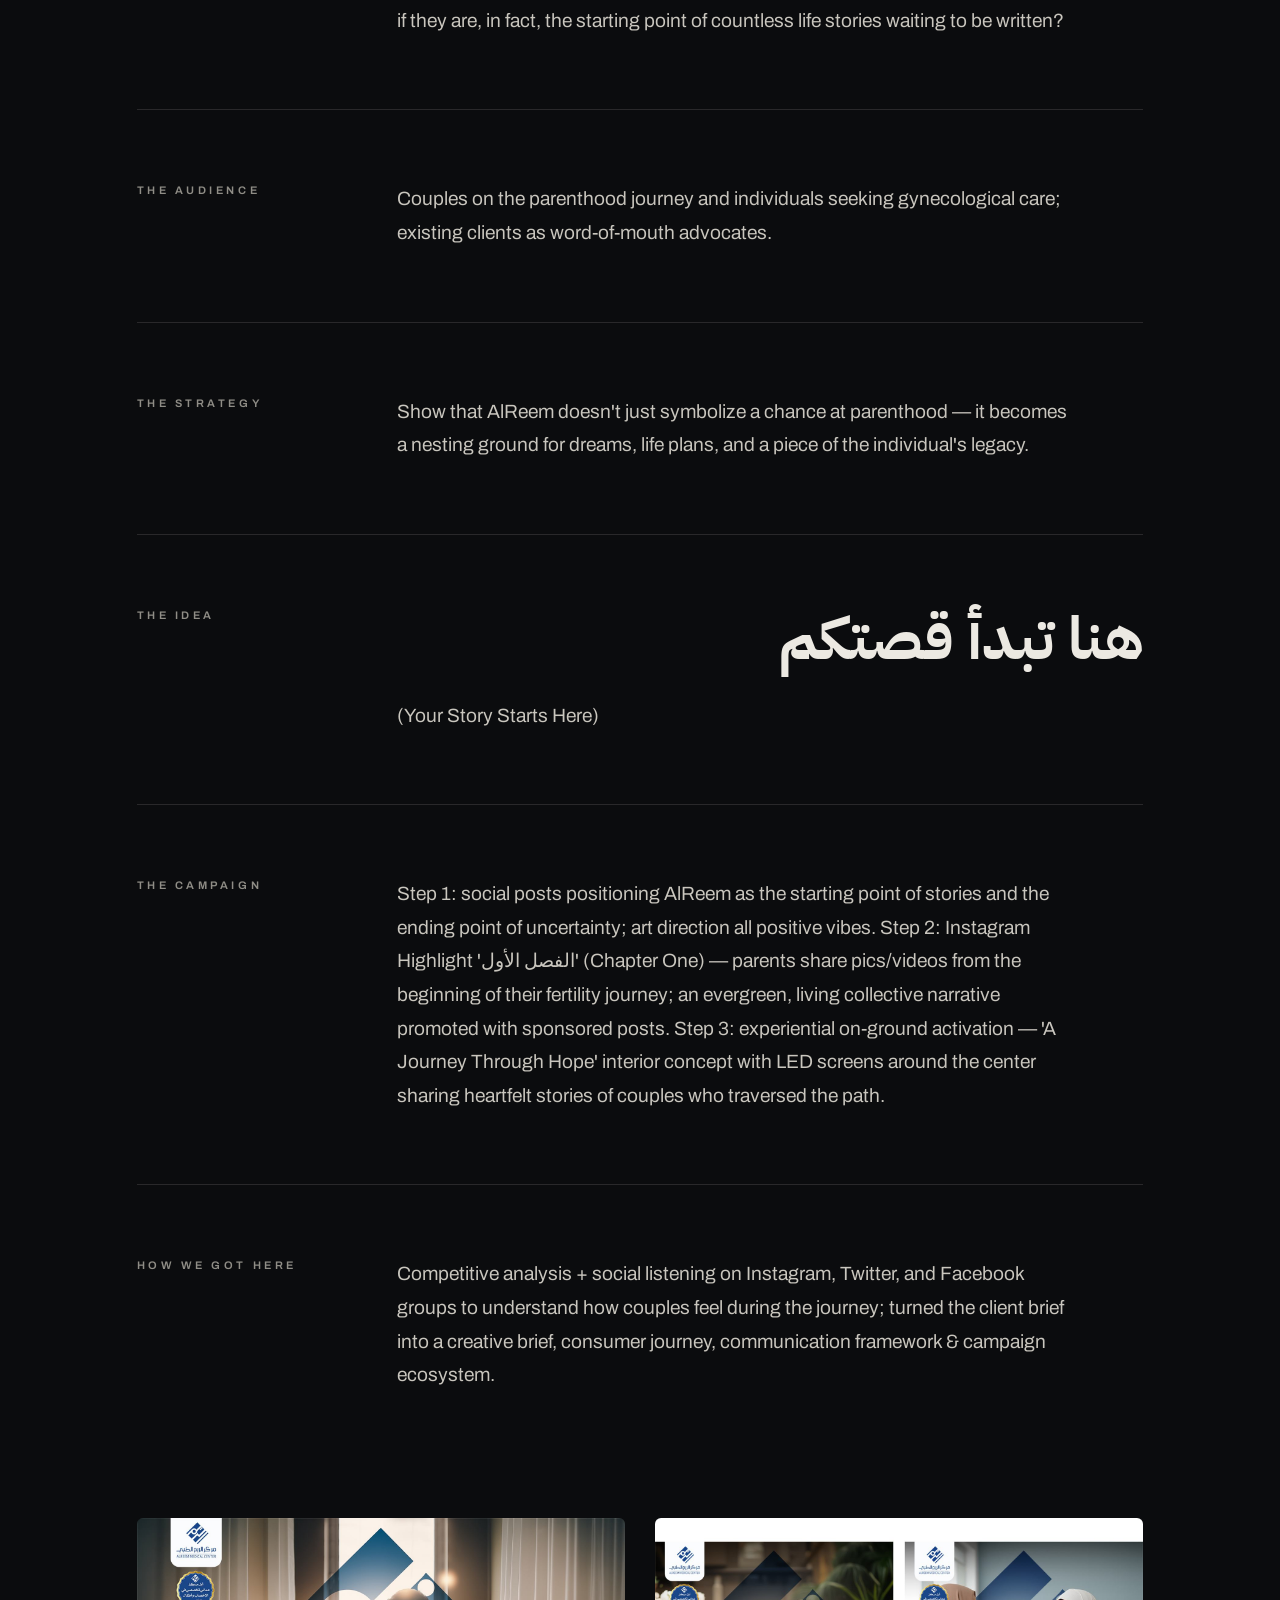
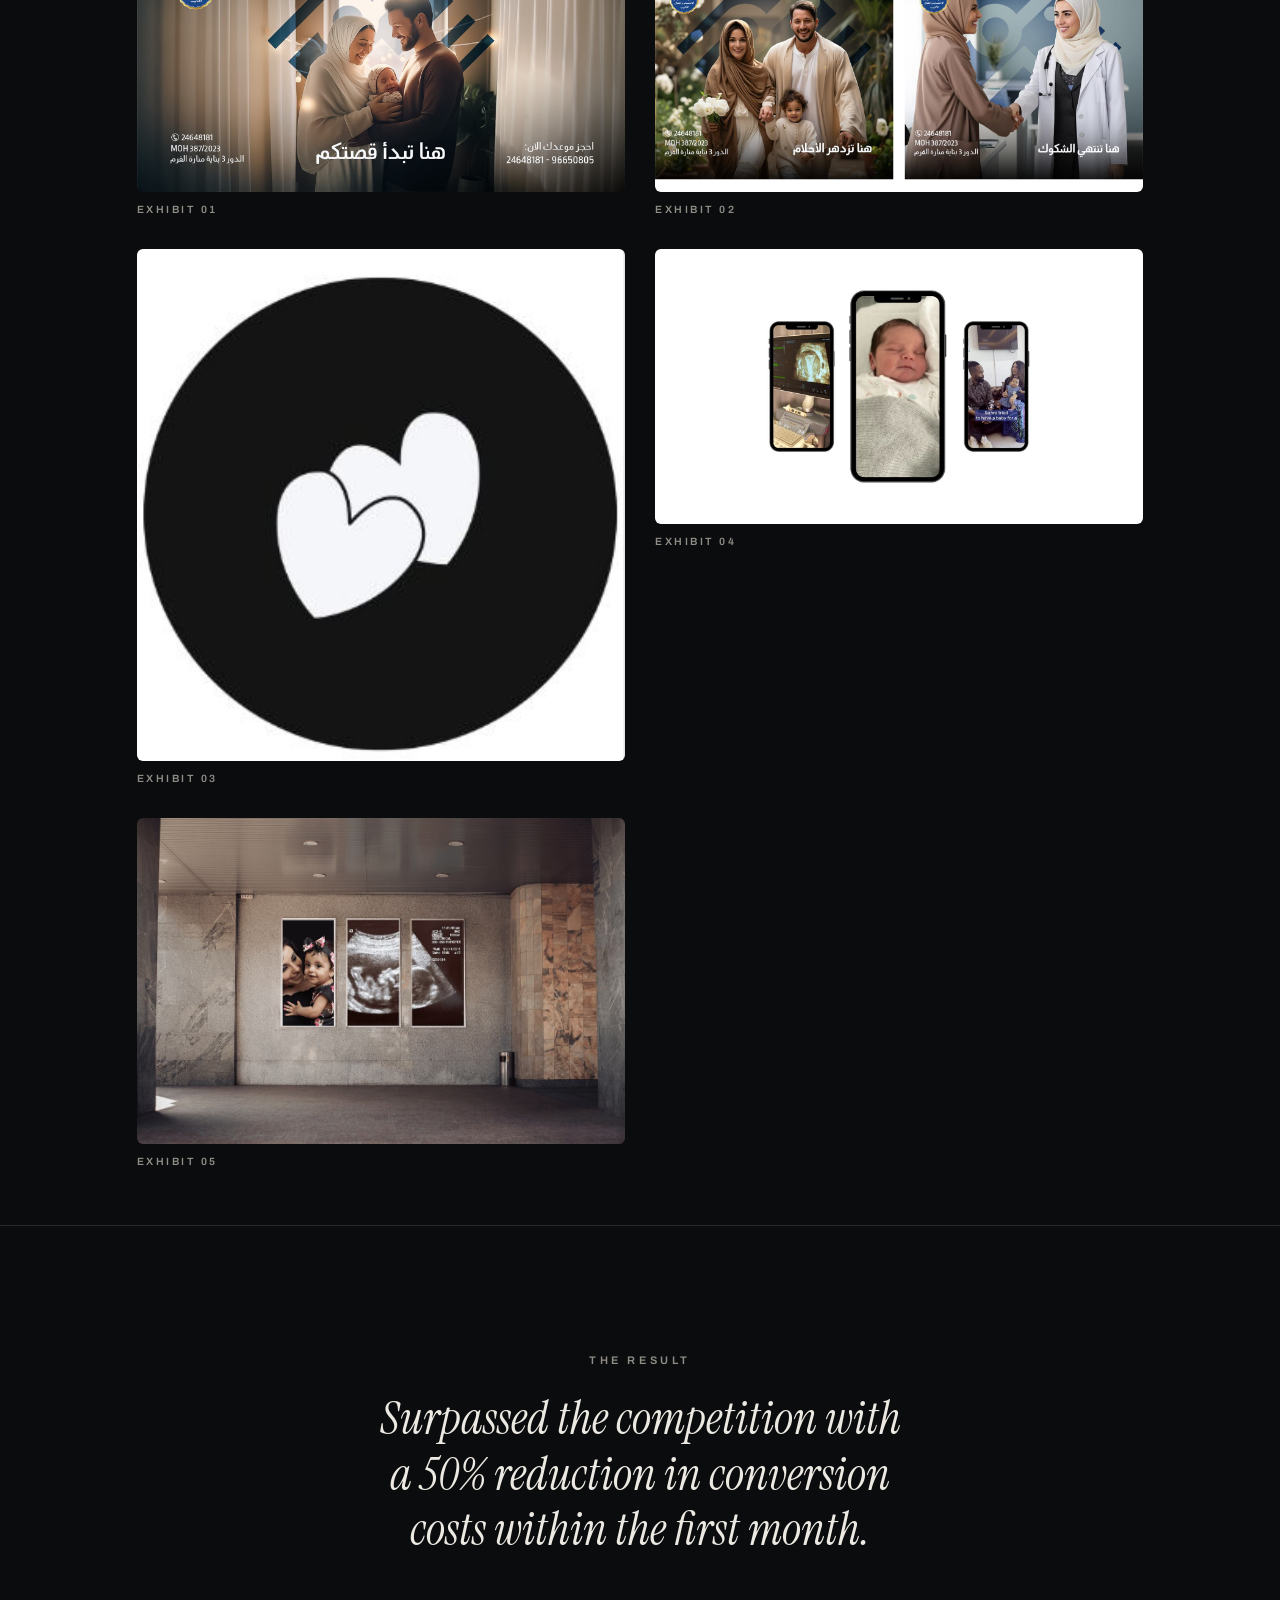
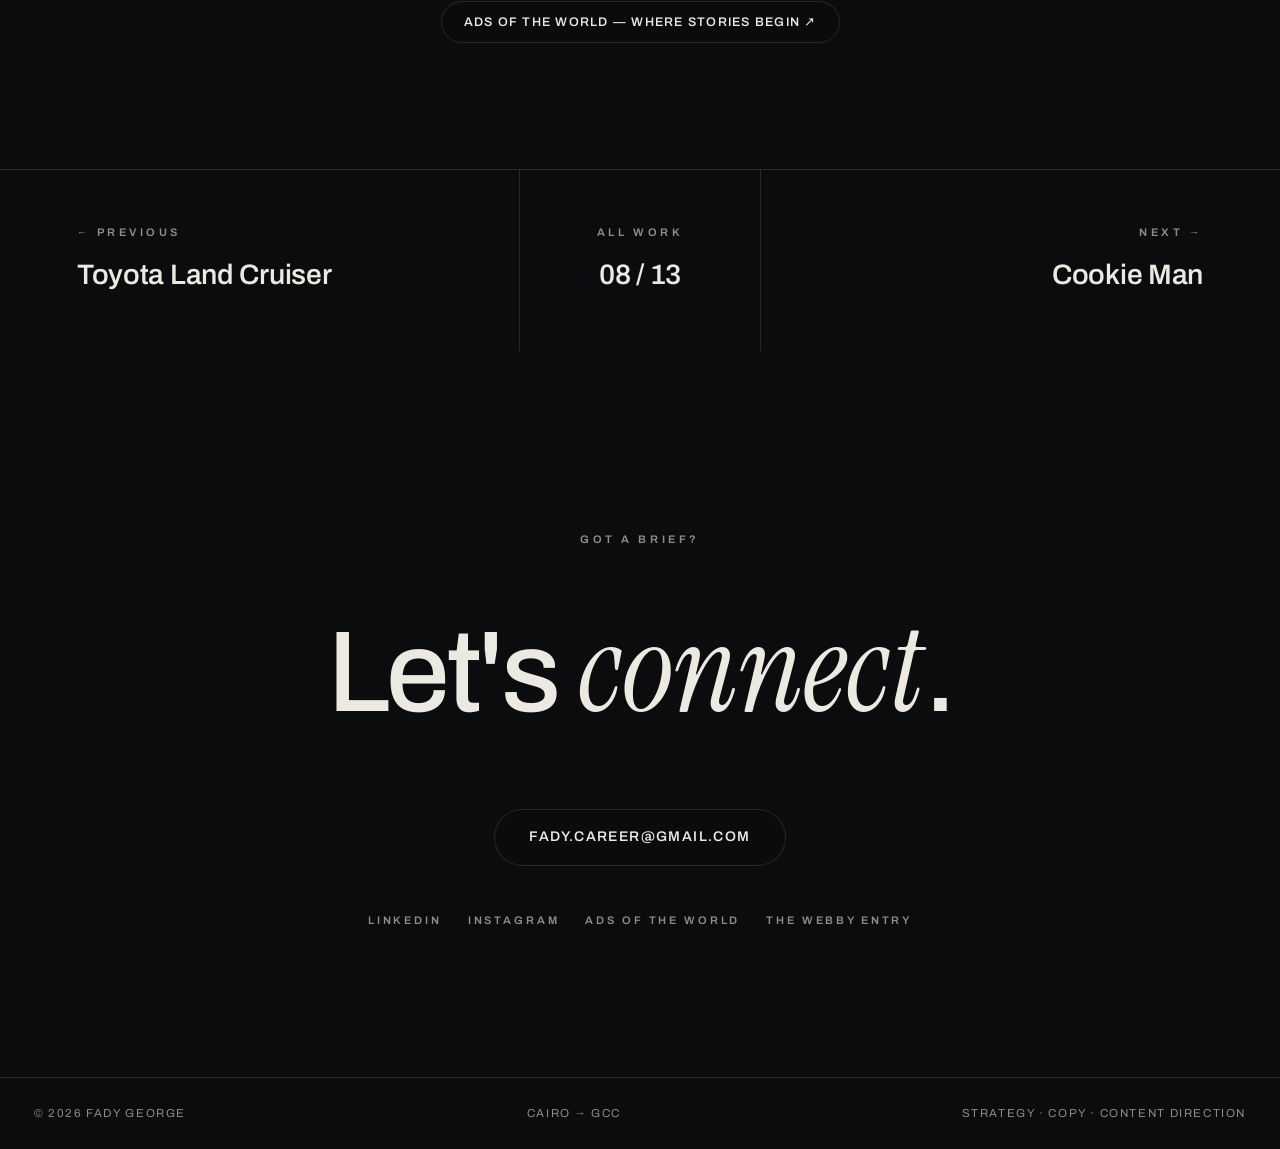
==== commit b56e3e70: "v2: full HTML case studies for Pandora/Rotana/Ramelact/El Tekia, reorder, client logo wall, Toyota f" ====
--- a/work/alreem-clinics/index.html
+++ b/work/alreem-clinics/index.html
@@ -23,14 +23,13 @@
 <section class="case-hero">
   <img class="row-bg" src="../../assets/alreem-clinics/img-04.jpg" alt="">
   <div class="case-hero-in">
-    <div class="kicker">Case 04 / 13 — Healthcare · Oman</div>
+    <div class="kicker">Case 08 / 13 — Healthcare · Oman</div>
     <h1>AlReem Clinics: هنا تبدأ قصتكم</h1>
     <div class="idea ar">هنا تبدأ قصتكم</div>
     <div class="case-meta"><div>Client<b>AlReem Clinics</b></div><div>Sector<b>Healthcare · Oman</b></div><div>Role<b>Strategist / Creative</b></div></div>
   </div>
 </section>
 <main class="case-body">
-
 <div class="chap"><div class="label">The Brief</div><div><p>AlReem Clinics is the first IVF Center in Oman; started as a gynecological and infertility clinic, since expanded to a wider range of services.</p></div></div>
 <div class="chap"><div class="label">The Ask</div><div><p>A new government-affiliated competitor offers almost all gynecological services at very low prices. AlReem asked us to rescue her from getting lost in intense competition. Beyond the allure of low prices, the true power lies in forging emotional connections.</p></div></div>
 <div class="chap"><div class="label">The Problem</div><div><p>Couples' journey towards parenthood is filled with uncertainty and longing.</p></div></div>
@@ -43,6 +42,8 @@
       </div></div>
 <div class="chap"><div class="label">The Campaign</div><div><p>Step 1: social posts positioning AlReem as the starting point of stories and the ending point of uncertainty; art direction all positive vibes. Step 2: Instagram Highlight 'الفصل الأول' (Chapter One) — parents share pics/videos from the beginning of their fertility journey; an evergreen, living collective narrative promoted with sponsored posts. Step 3: experiential on-ground activation — 'A Journey Through Hope' interior concept with LED screens around the center sharing heartfelt stories of couples who traversed the path.</p></div></div>
 <div class="chap"><div class="label">How We Got Here</div><div><p>Competitive analysis + social listening on Instagram, Twitter, and Facebook groups to understand how couples feel during the journey; turned the client brief into a creative brief, consumer journey, communication framework & campaign ecosystem.</p></div></div>
+
+
 <div class="plates grid2"><figure><img src="../../assets/alreem-clinics/img-02.jpg" alt="AlReem Clinics: هنا تبدأ قصتكم — exhibit 1" loading="lazy"><figcaption>Exhibit 01</figcaption></figure>
 <figure><img src="../../assets/alreem-clinics/img-03.jpg" alt="AlReem Clinics: هنا تبدأ قصتكم — exhibit 2" loading="lazy"><figcaption>Exhibit 02</figcaption></figure>
 <figure><img src="../../assets/alreem-clinics/img-05.jpg" alt="AlReem Clinics: هنا تبدأ قصتكم — exhibit 3" loading="lazy"><figcaption>Exhibit 03</figcaption></figure>
@@ -53,7 +54,7 @@
 <section class="result-block"><div class="label">The Result</div><p>Surpassed the competition with a 50% reduction in conversion costs within the first month.</p><div class="linkrow"><a class="btn" href="https://www.adsoftheworld.com/campaigns/where-stories-begin" target="_blank" rel="noreferrer">Ads of the World — Where Stories Begin ↗</a></div></section>
 <nav class="case-nav">
   <a href="../toyota-bold-by-nature/index.html"><span class="label">← Previous</span><b>Toyota Land Cruiser</b></a>
-  <a class="all" href="../../index.html#work"><span class="label">All work</span><b>04 / 13</b></a>
+  <a class="all" href="../../index.html#work"><span class="label">All work</span><b>08 / 13</b></a>
   <a class="next" href="../cookie-man-frafeet/index.html"><span class="label">Next →</span><b>Cookie Man</b></a>
 </nav>
 <section class="contact" id="contact">
--- a/styles.css
+++ b/styles.css
@@ -42,6 +42,14 @@
 .btn{ display:inline-flex; align-items:center; gap:10px; border:1px solid var(--line); border-radius:999px; padding:10px 22px; font-size:12.5px; font-weight:560; letter-spacing:.1em; text-transform:uppercase; backdrop-filter:blur(14px); background:var(--pillbg); transition:background .3s,color .3s; cursor:pointer }
 .btn:hover,.btn:focus-visible{ background:var(--bone); color:var(--black); outline:none }
 @media(max-width:860px){ nav.pill{ display:none } header.site{ padding:16px 20px } .avail{ display:none } }
+
+/* solid header variant — used above light-themed embedded case studies */
+header.site.solid{ position:sticky; top:0; background:var(--black); border-bottom:1px solid var(--line) }
+.embed-case{ background:#fff }
+
+/* client logo wall (white-on-black boards sit natively on house black) */
+.logo-wall-in{ max-width:1160px; margin:0 auto; padding:4vh 6vw 14vh; display:grid; gap:40px }
+.logo-wall-in img{ width:100%; border-radius:8px }
 
 /* ============ HOME HERO ============ */
 .hero{ position:relative; height:100svh; min-height:600px; overflow:hidden; display:flex; align-items:center; justify-content:center; text-align:center }
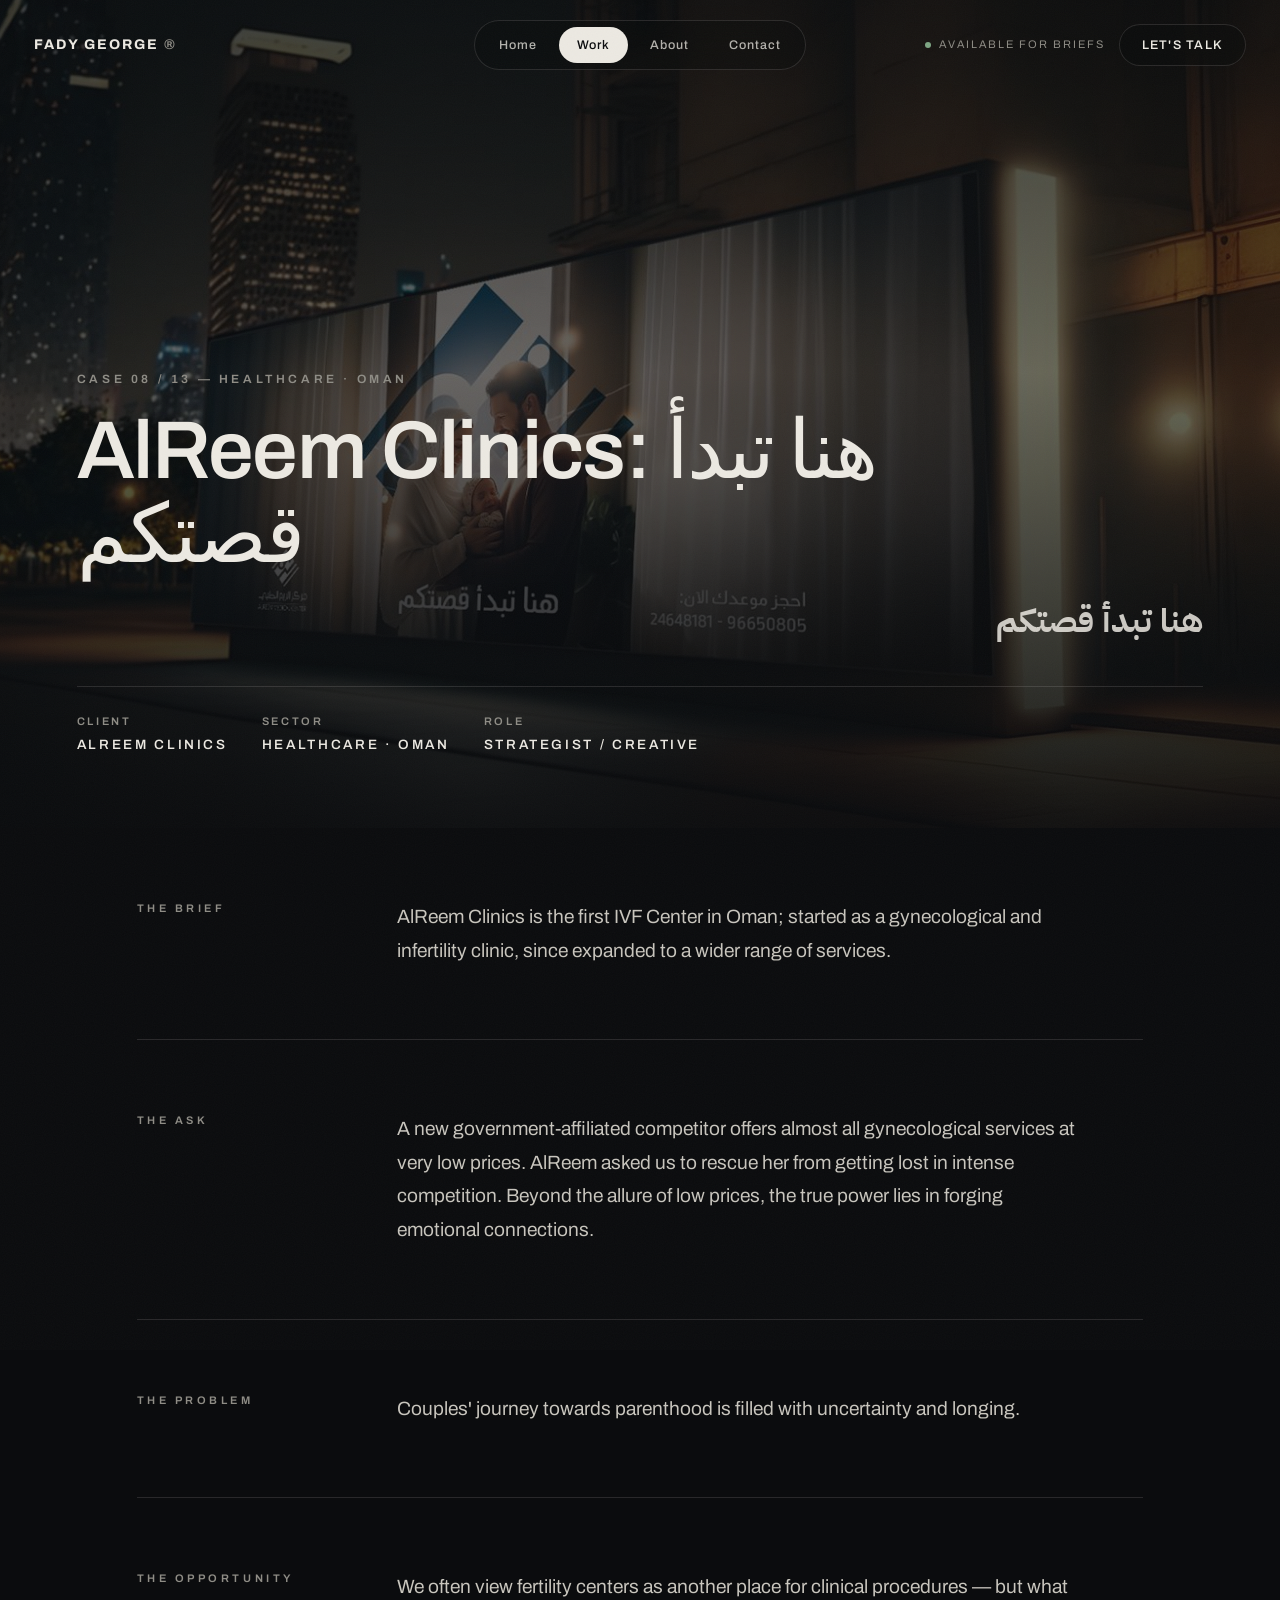
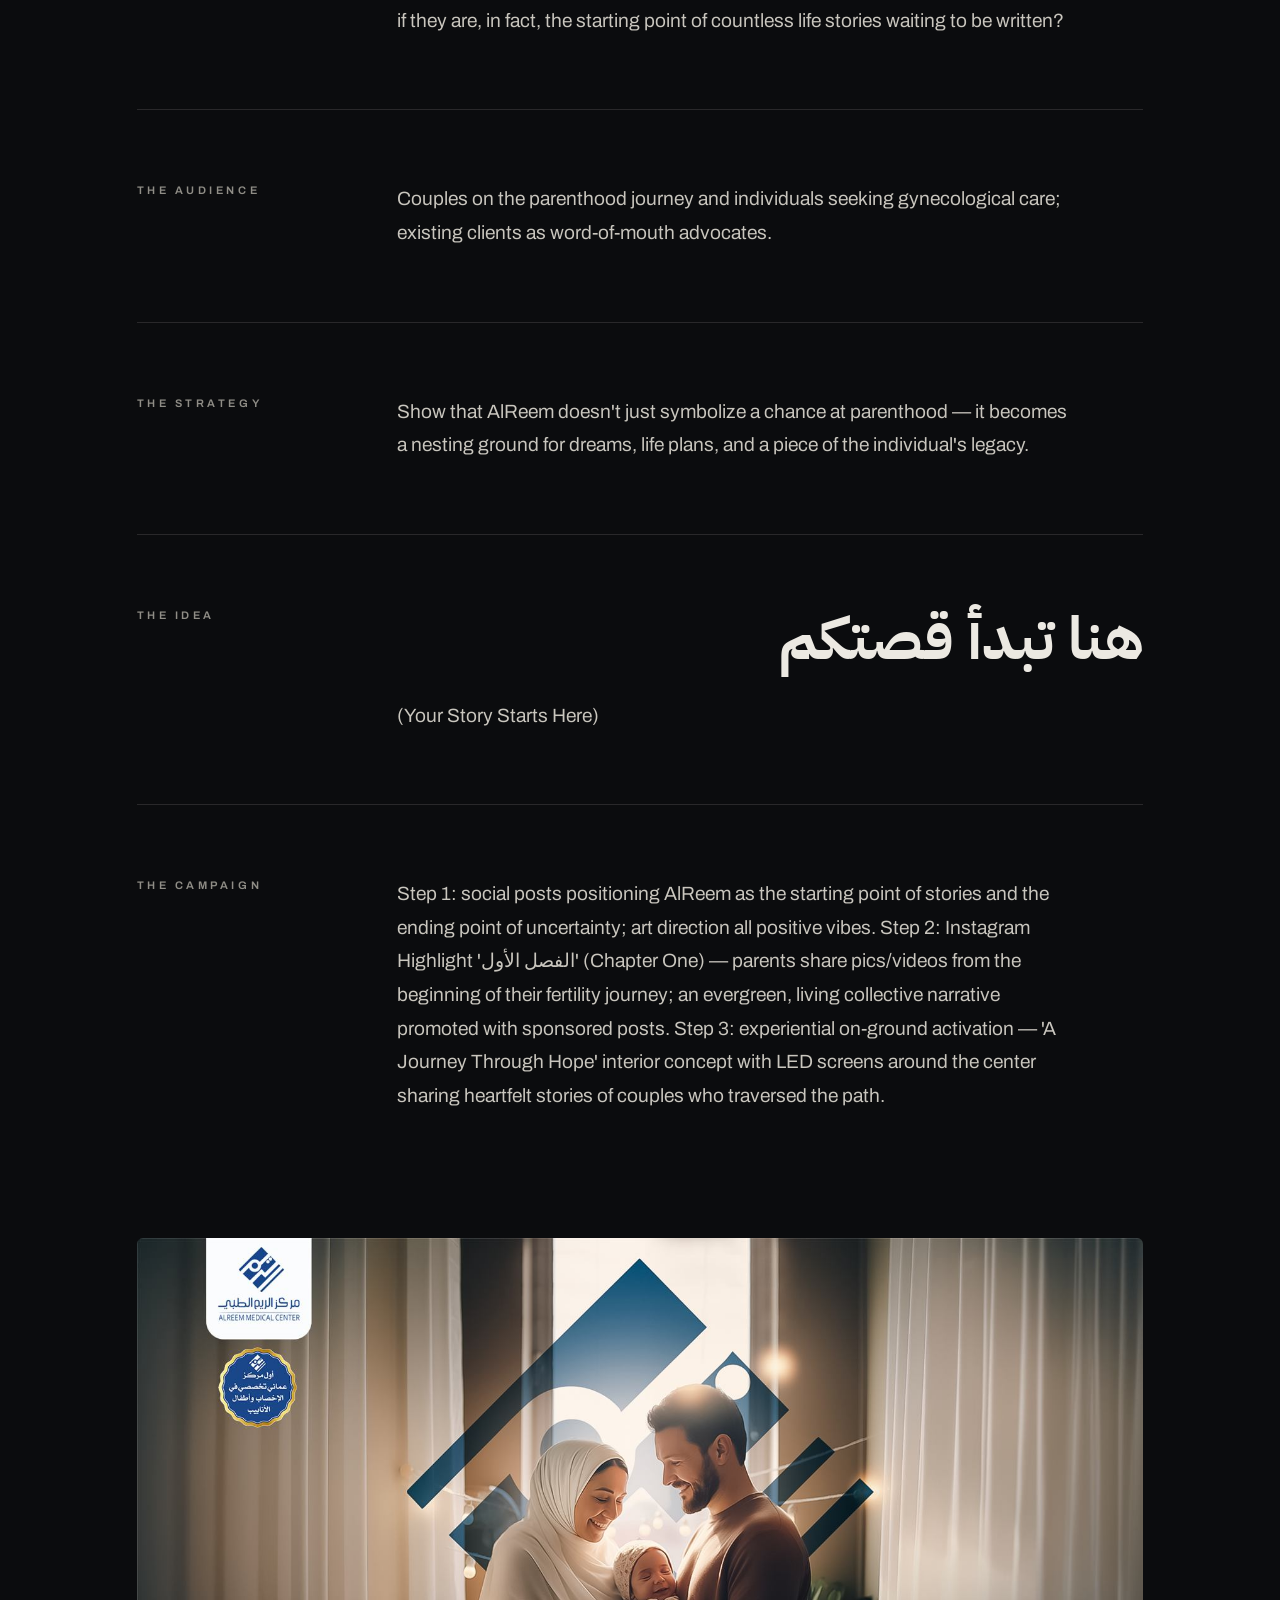
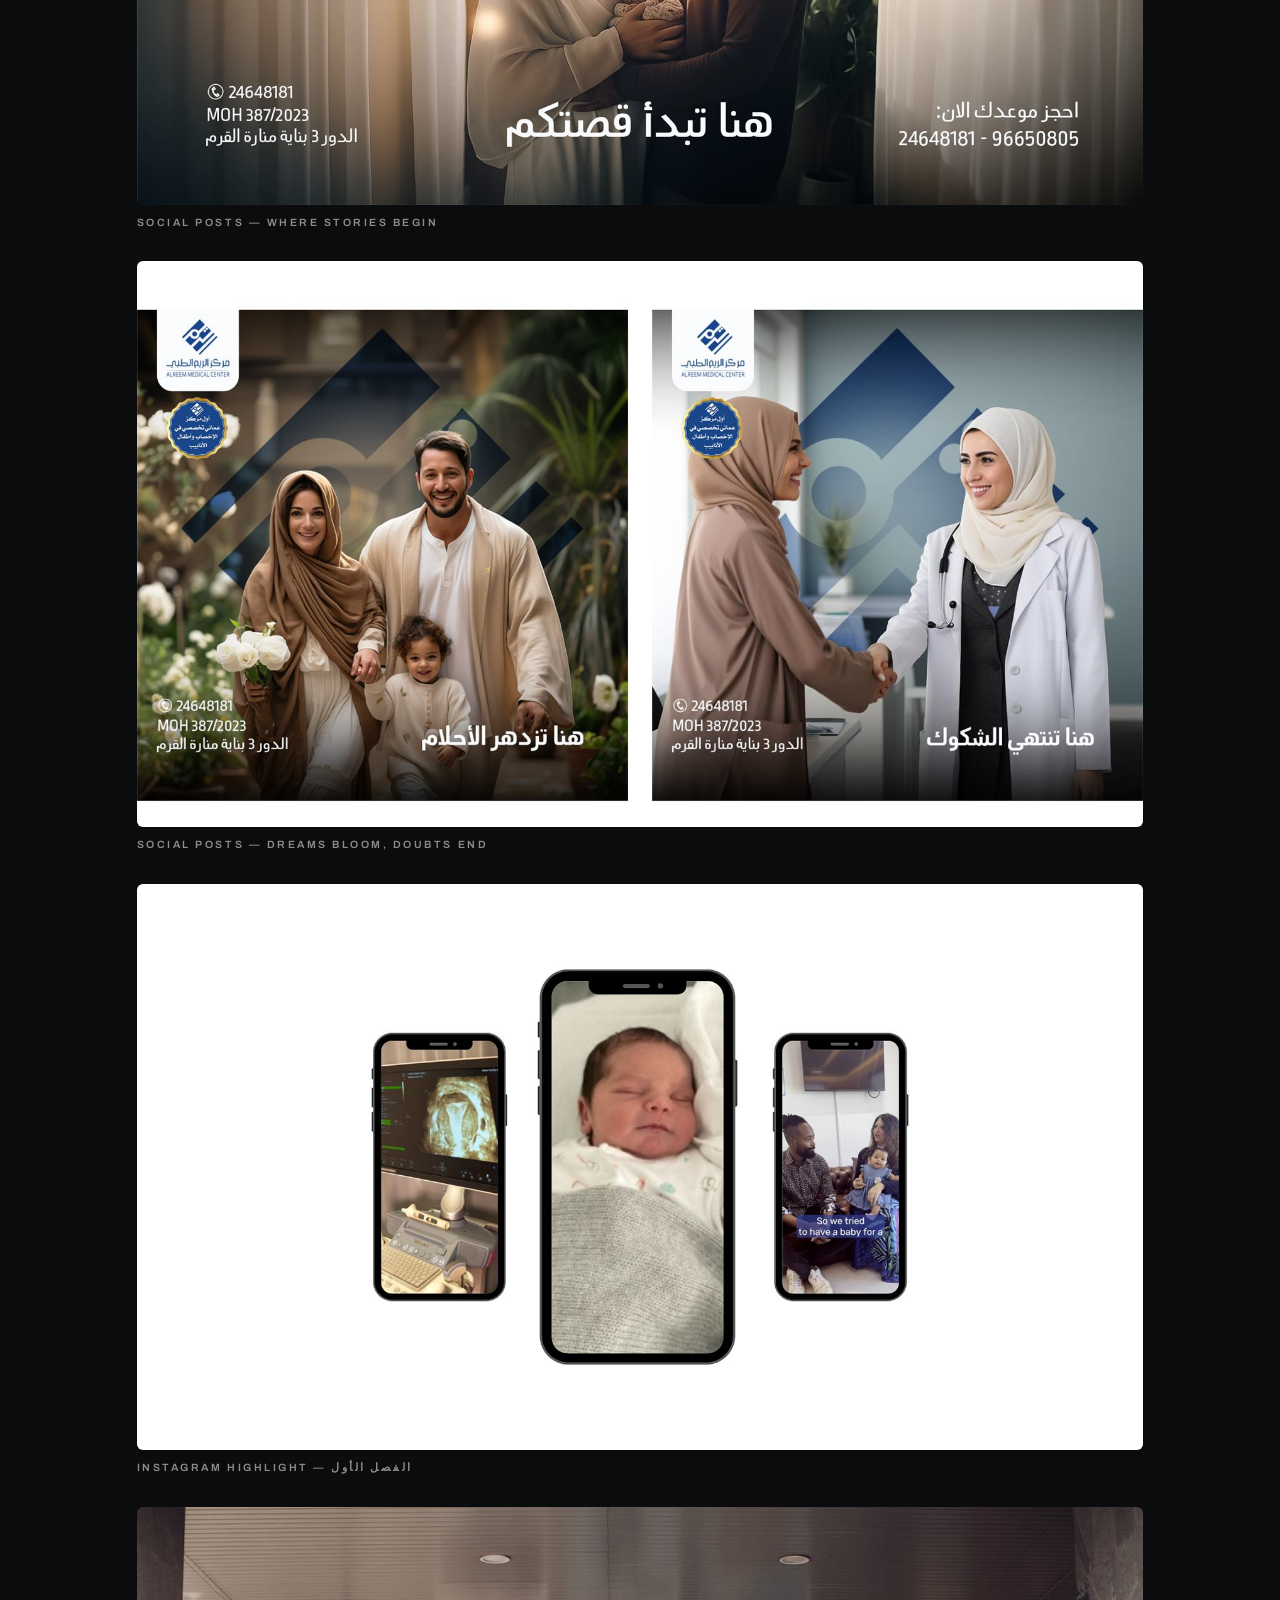
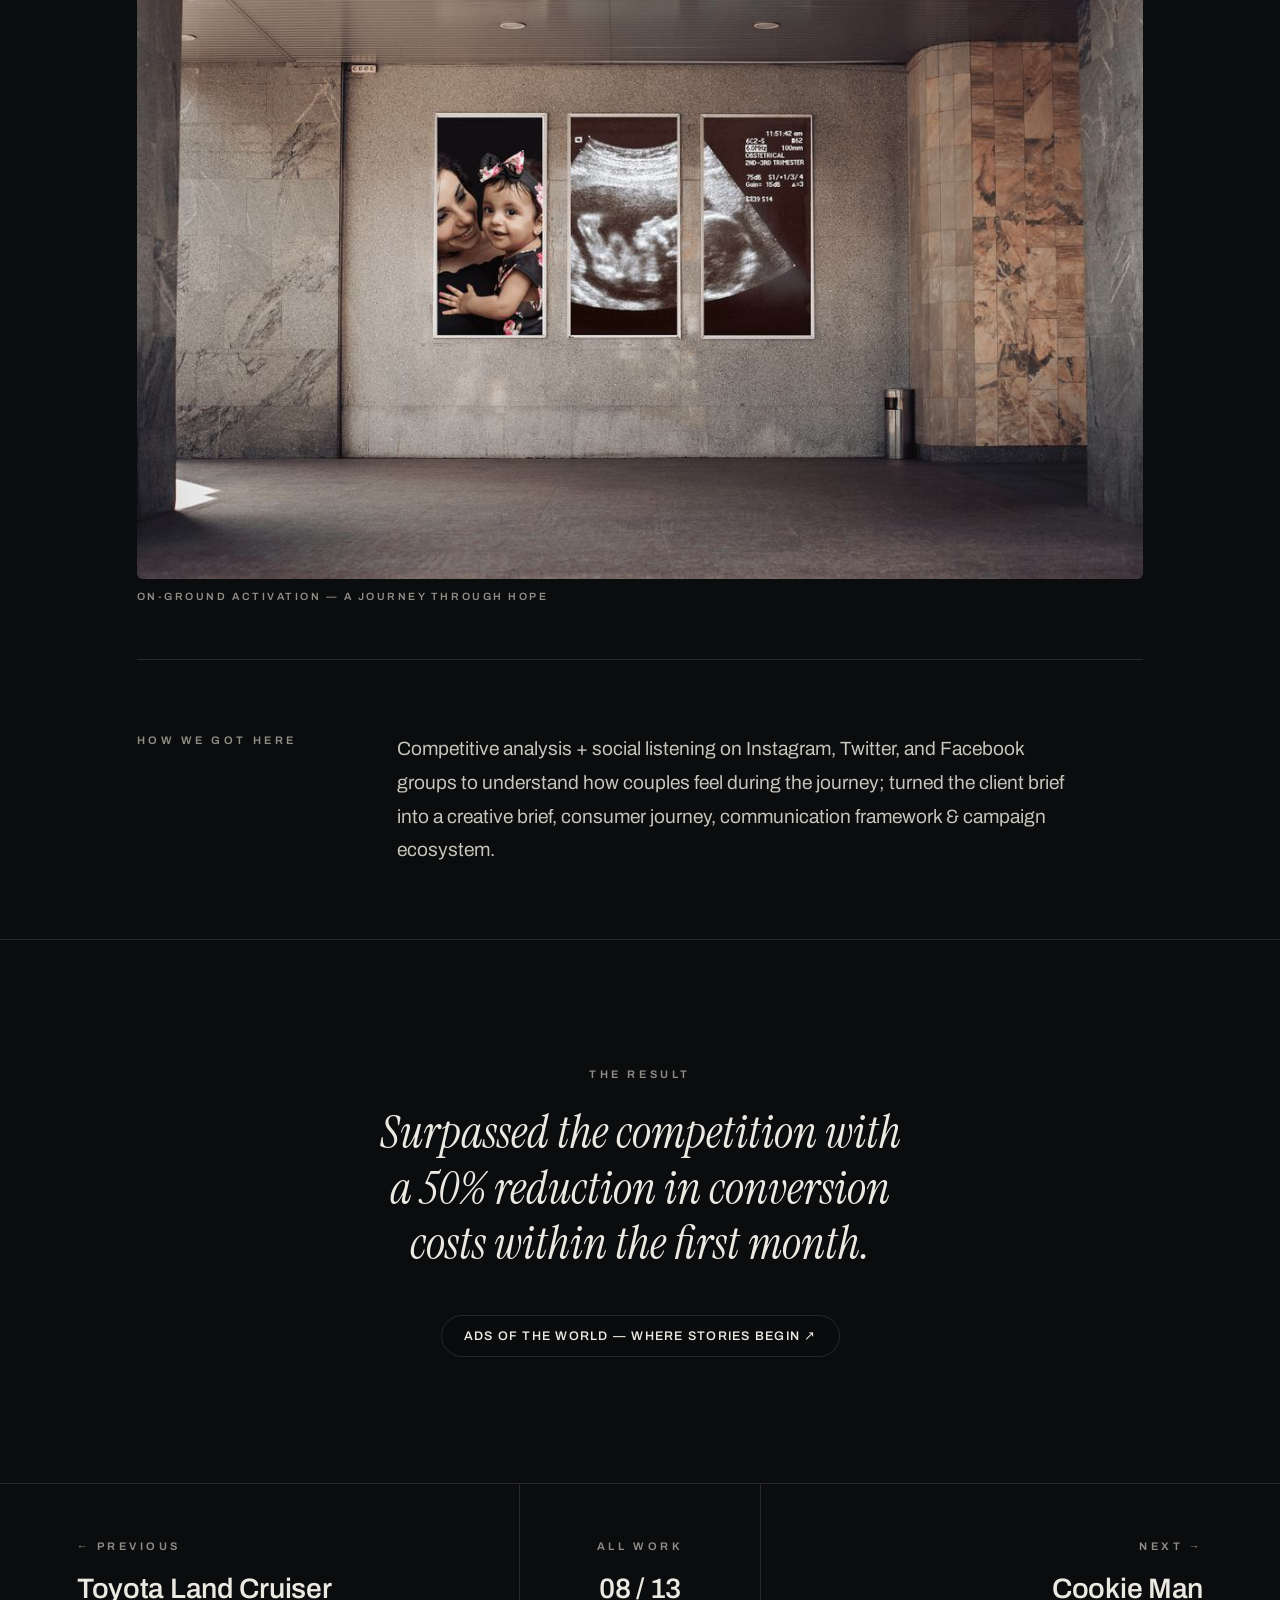
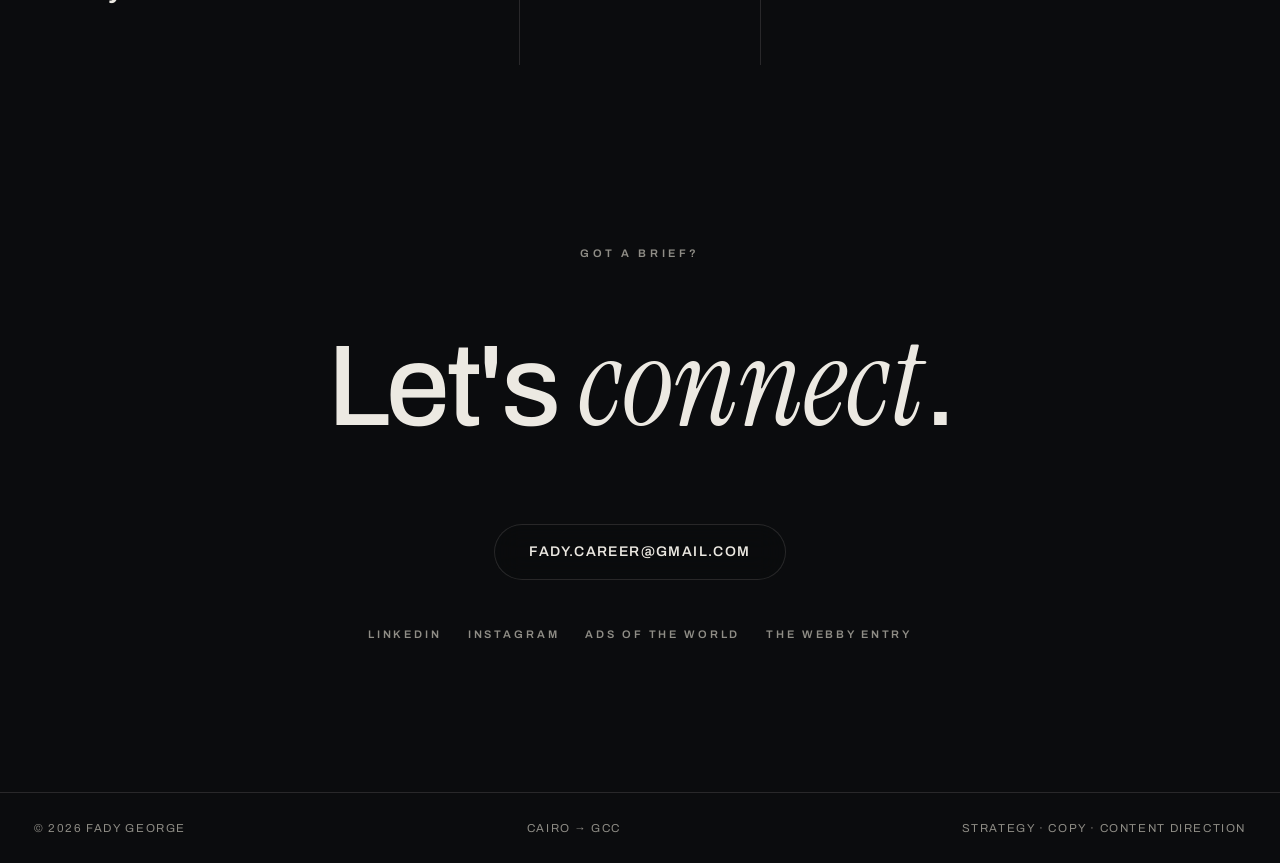
==== commit ccbec94d: "Restructure old case studies + fix Pandora dead reels Old case studies (9): each asset now sits with" ====
--- a/work/alreem-clinics/index.html
+++ b/work/alreem-clinics/index.html
@@ -41,14 +41,13 @@
         <p style="margin-top:26px">(Your Story Starts Here)</p>
       </div></div>
 <div class="chap"><div class="label">The Campaign</div><div><p>Step 1: social posts positioning AlReem as the starting point of stories and the ending point of uncertainty; art direction all positive vibes. Step 2: Instagram Highlight 'الفصل الأول' (Chapter One) — parents share pics/videos from the beginning of their fertility journey; an evergreen, living collective narrative promoted with sponsored posts. Step 3: experiential on-ground activation — 'A Journey Through Hope' interior concept with LED screens around the center sharing heartfelt stories of couples who traversed the path.</p></div></div>
+<div class="plates">
+<figure><img src="../../assets/alreem-clinics/img-02.jpg" alt="AlReem social post KV — parents holding a newborn, هنا تبدأ قصتكم" loading="lazy"><figcaption>Social Posts — Where Stories Begin</figcaption></figure>
+<figure><img src="../../assets/alreem-clinics/img-03.jpg" alt="AlReem social posts — family in bloom and patient greeting a doctor" loading="lazy"><figcaption>Social Posts — Dreams Bloom, Doubts End</figcaption></figure>
+<figure><img src="../../assets/alreem-clinics/img-06.jpg" alt="Phone mockups of parents sharing fertility-journey pics and videos" loading="lazy"><figcaption>Instagram Highlight — الفصل الأول</figcaption></figure>
+<figure><img src="../../assets/alreem-clinics/img-07.jpg" alt="On-ground activation with LED screens sharing couples' stories around the center" loading="lazy"><figcaption>On-ground Activation — A Journey Through Hope</figcaption></figure>
+</div>
 <div class="chap"><div class="label">How We Got Here</div><div><p>Competitive analysis + social listening on Instagram, Twitter, and Facebook groups to understand how couples feel during the journey; turned the client brief into a creative brief, consumer journey, communication framework & campaign ecosystem.</p></div></div>
-
-
-<div class="plates grid2"><figure><img src="../../assets/alreem-clinics/img-02.jpg" alt="AlReem Clinics: هنا تبدأ قصتكم — exhibit 1" loading="lazy"><figcaption>Exhibit 01</figcaption></figure>
-<figure><img src="../../assets/alreem-clinics/img-03.jpg" alt="AlReem Clinics: هنا تبدأ قصتكم — exhibit 2" loading="lazy"><figcaption>Exhibit 02</figcaption></figure>
-<figure><img src="../../assets/alreem-clinics/img-05.jpg" alt="AlReem Clinics: هنا تبدأ قصتكم — exhibit 3" loading="lazy"><figcaption>Exhibit 03</figcaption></figure>
-<figure><img src="../../assets/alreem-clinics/img-06.jpg" alt="AlReem Clinics: هنا تبدأ قصتكم — exhibit 4" loading="lazy"><figcaption>Exhibit 04</figcaption></figure>
-<figure><img src="../../assets/alreem-clinics/img-07.jpg" alt="AlReem Clinics: هنا تبدأ قصتكم — exhibit 5" loading="lazy"><figcaption>Exhibit 05</figcaption></figure></div>
 
 </main>
 <section class="result-block"><div class="label">The Result</div><p>Surpassed the competition with a 50% reduction in conversion costs within the first month.</p><div class="linkrow"><a class="btn" href="https://www.adsoftheworld.com/campaigns/where-stories-begin" target="_blank" rel="noreferrer">Ads of the World — Where Stories Begin ↗</a></div></section>
--- a/styles.css
+++ b/styles.css
@@ -47,9 +47,16 @@
 header.site.solid{ position:sticky; top:0; background:var(--black); border-bottom:1px solid var(--line) }
 .embed-case{ background:#fff }
 
-/* client logo wall (white-on-black boards sit natively on house black) */
-.logo-wall-in{ max-width:1160px; margin:0 auto; padding:4vh 6vw 14vh; display:grid; gap:40px }
-.logo-wall-in img{ width:100%; border-radius:8px }
+/* client logo wall — compact, two boards side by side reading as one image,
+   placed as the last section before contact */
+.logo-wall{ padding:10vh 0 4vh }
+.logo-wall-in{ max-width:1060px; margin:0 auto; padding:5vh 6vw 0; display:grid; grid-template-columns:1fr 1fr; gap:0; align-items:center }
+.logo-wall-in img{ width:100%; display:block }
+.logo-wall-in img:first-child{ border-radius:8px 0 0 8px }
+.logo-wall-in img:last-child{ border-radius:0 8px 8px 0 }
+@media(max-width:700px){ .logo-wall-in{ grid-template-columns:1fr } .logo-wall-in img{ border-radius:0 } .logo-wall-in img:first-child{ border-radius:8px 8px 0 0 } .logo-wall-in img:last-child{ border-radius:0 0 8px 8px } }
+
+.embed-media{ padding-bottom:6vh }
 
 /* ============ HOME HERO ============ */
 .hero{ position:relative; height:100svh; min-height:600px; overflow:hidden; display:flex; align-items:center; justify-content:center; text-align:center }
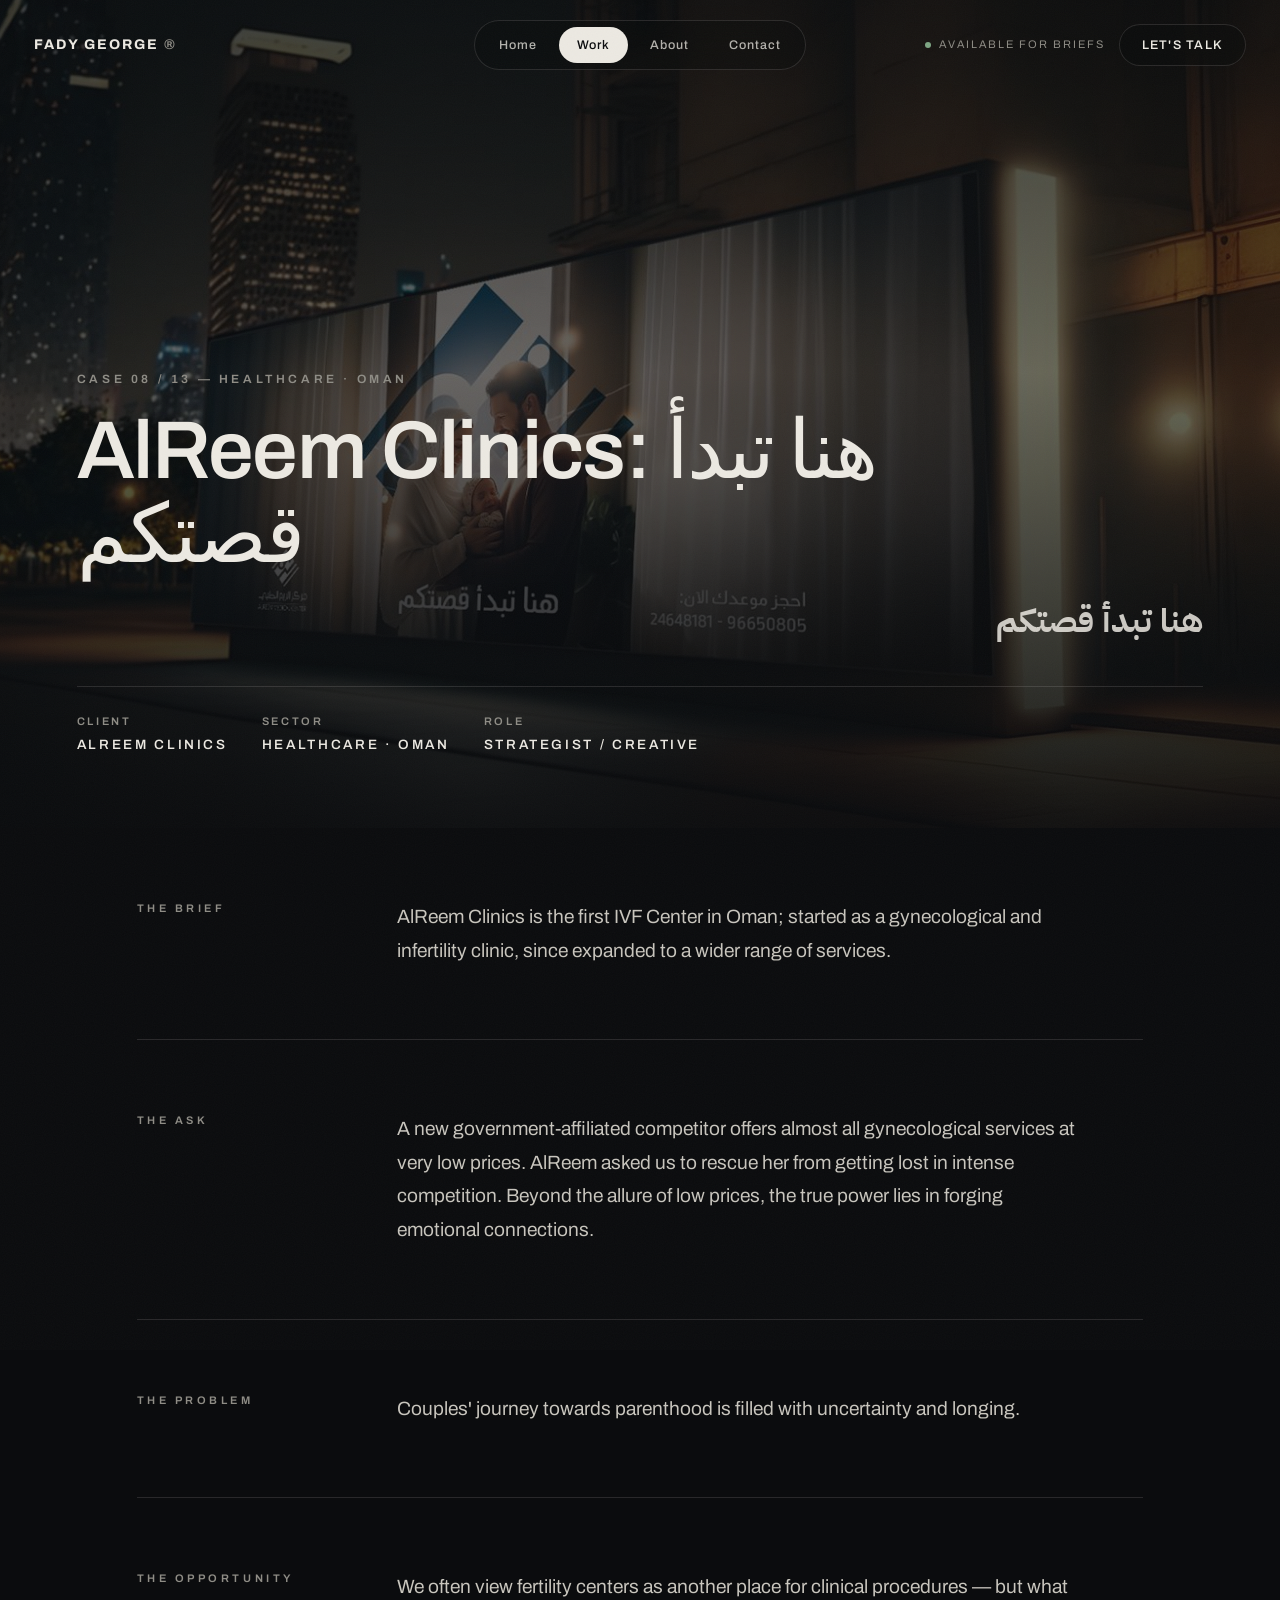
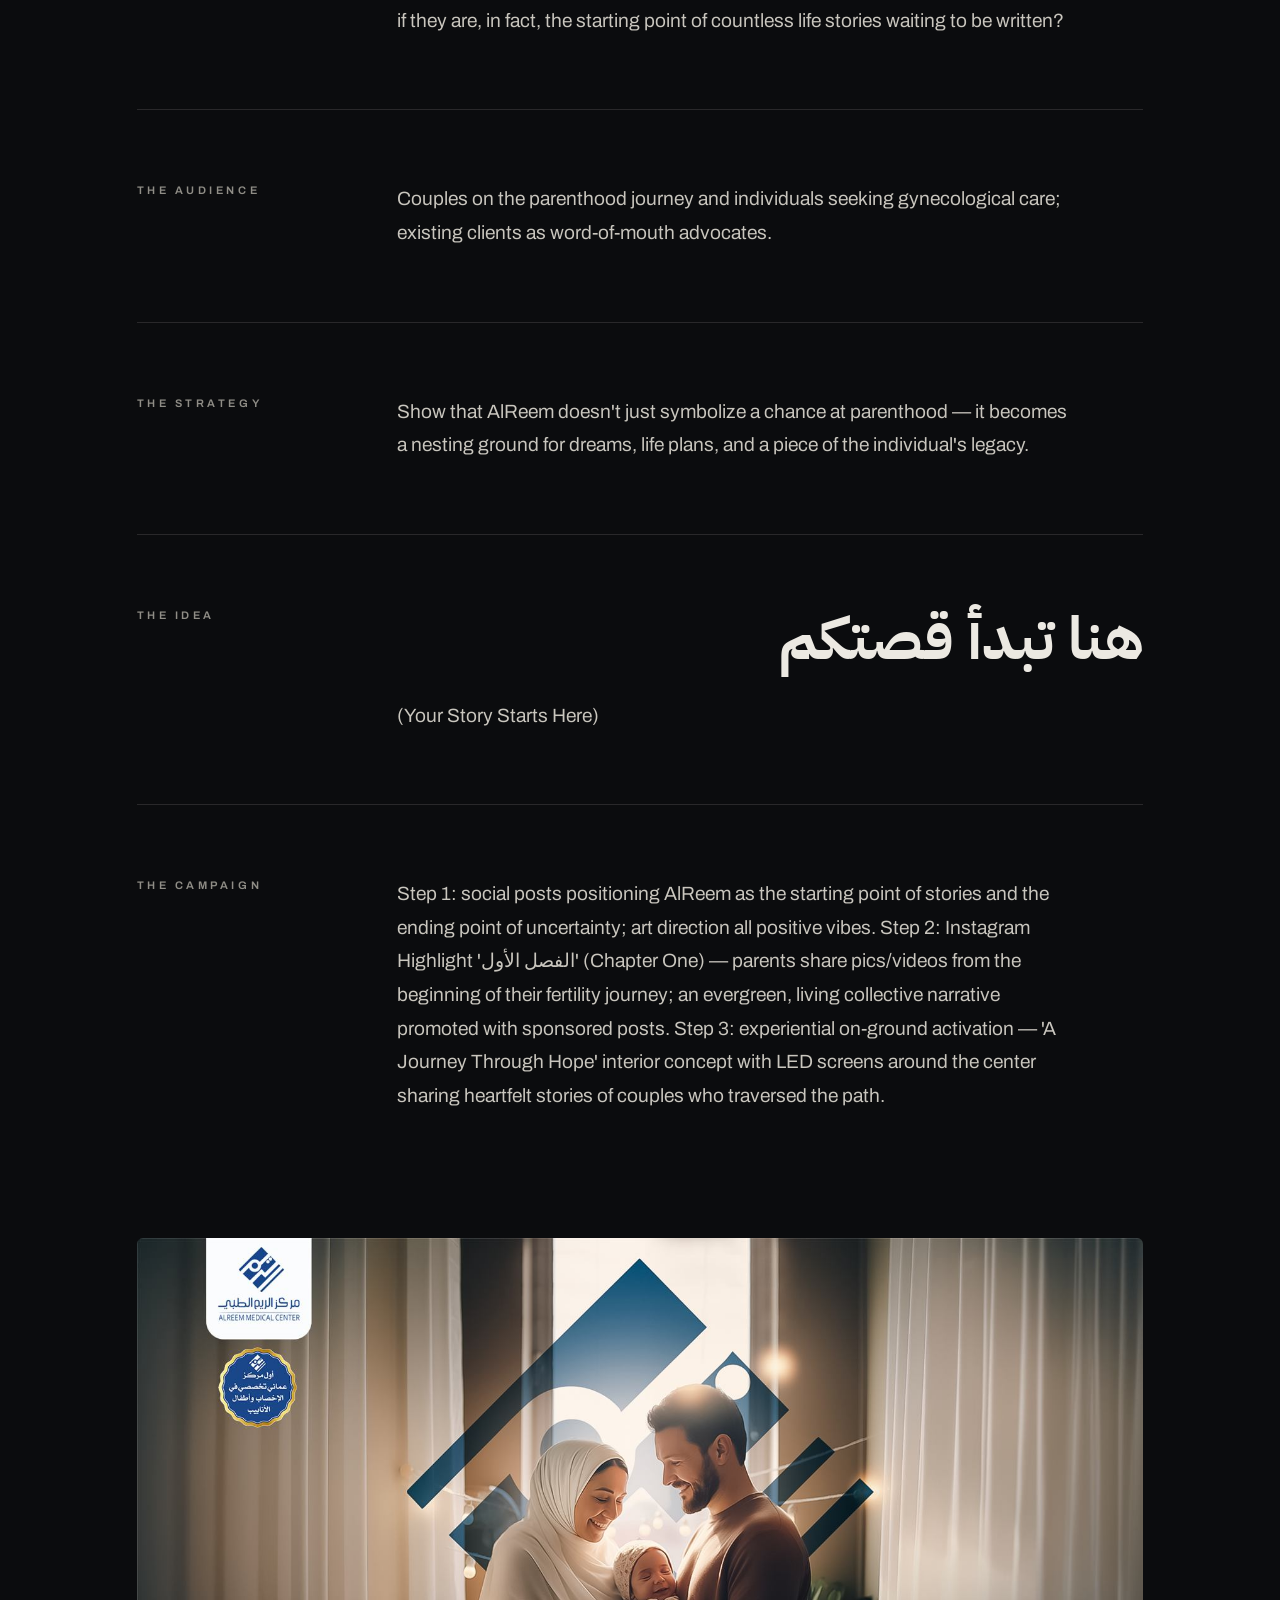
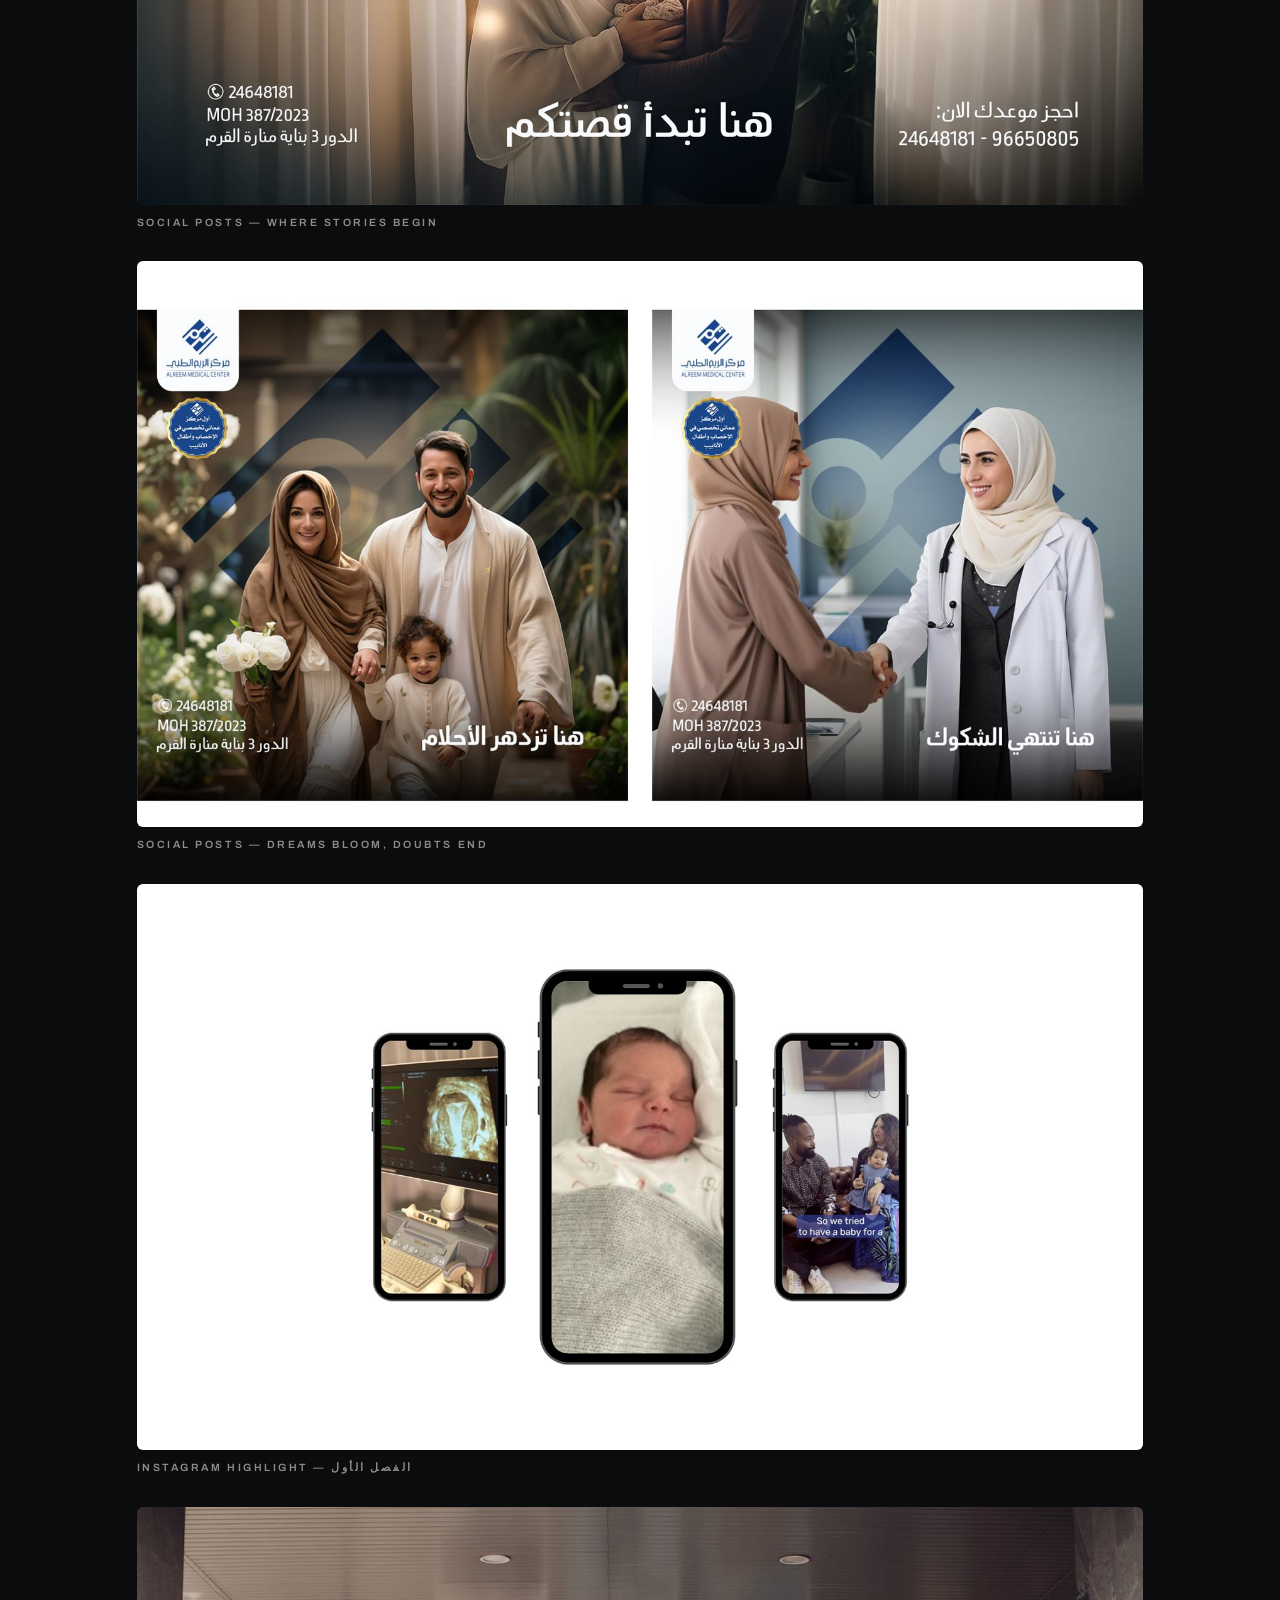
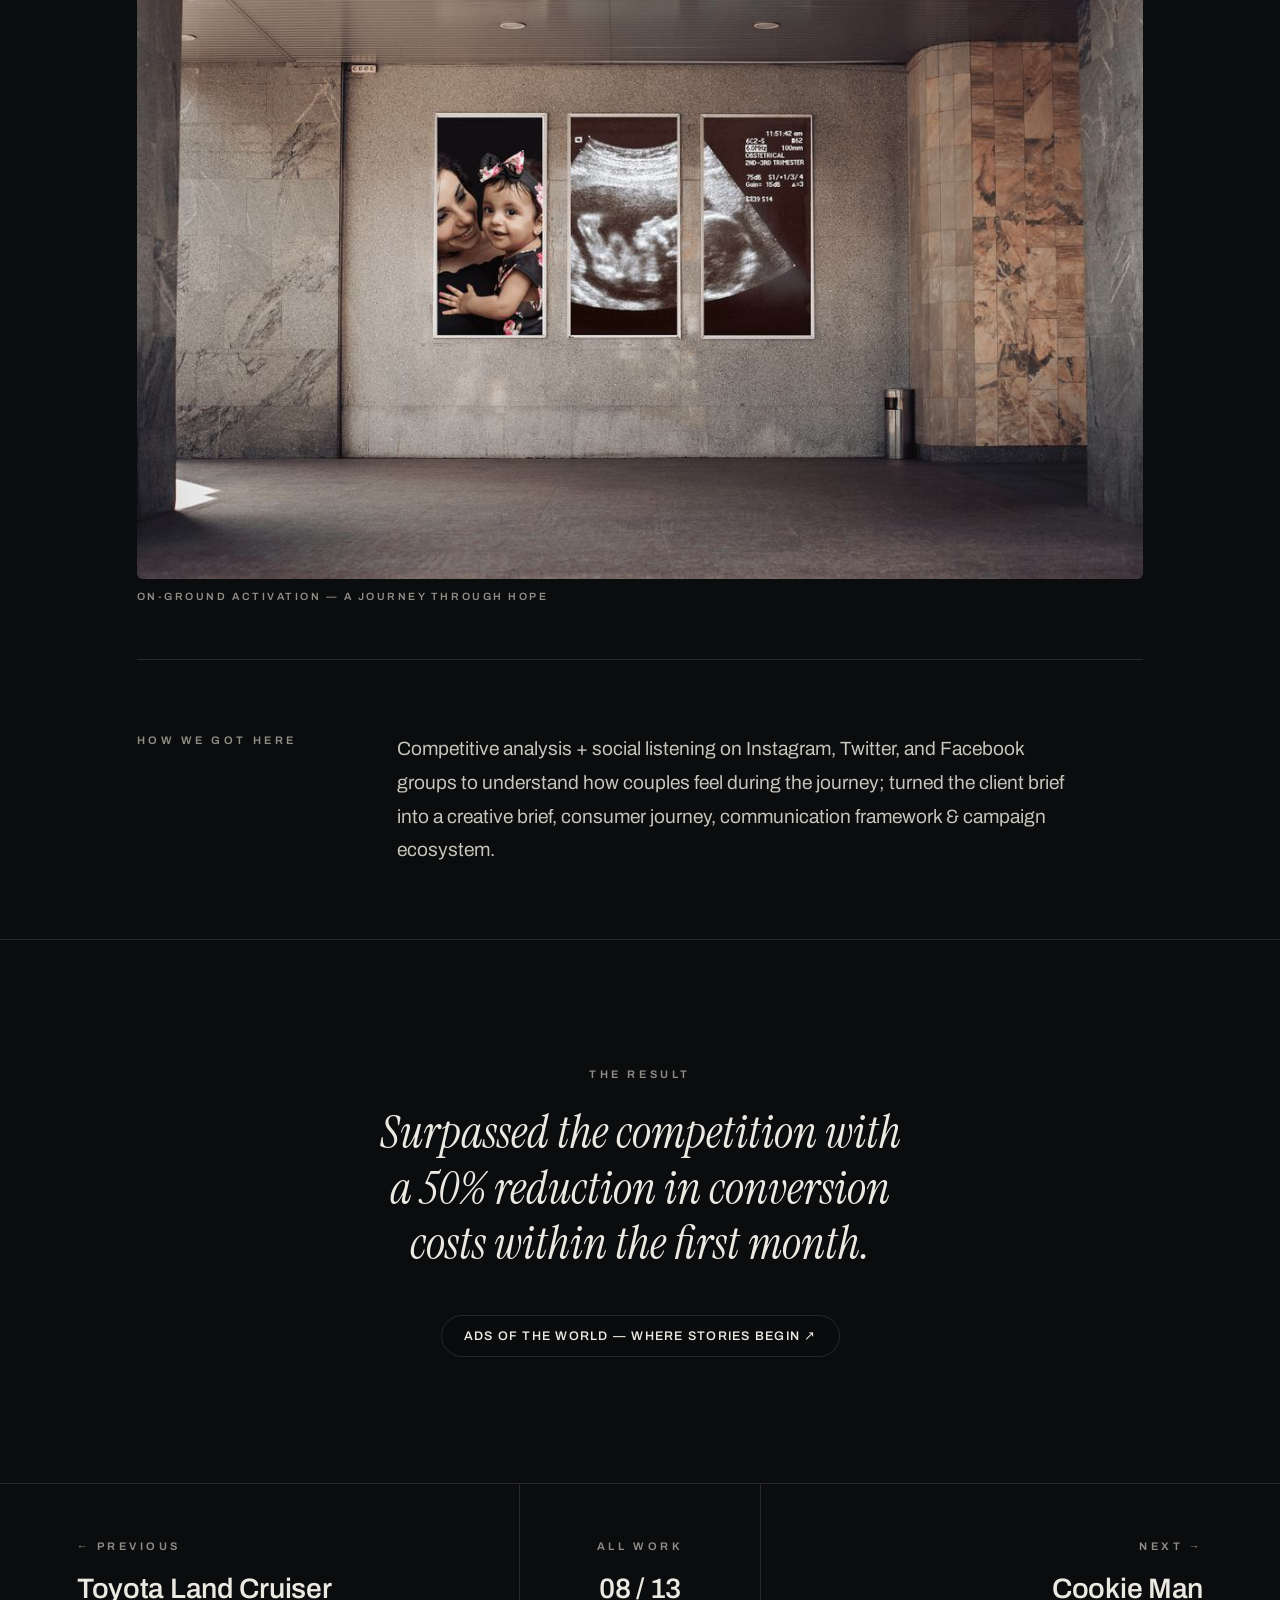
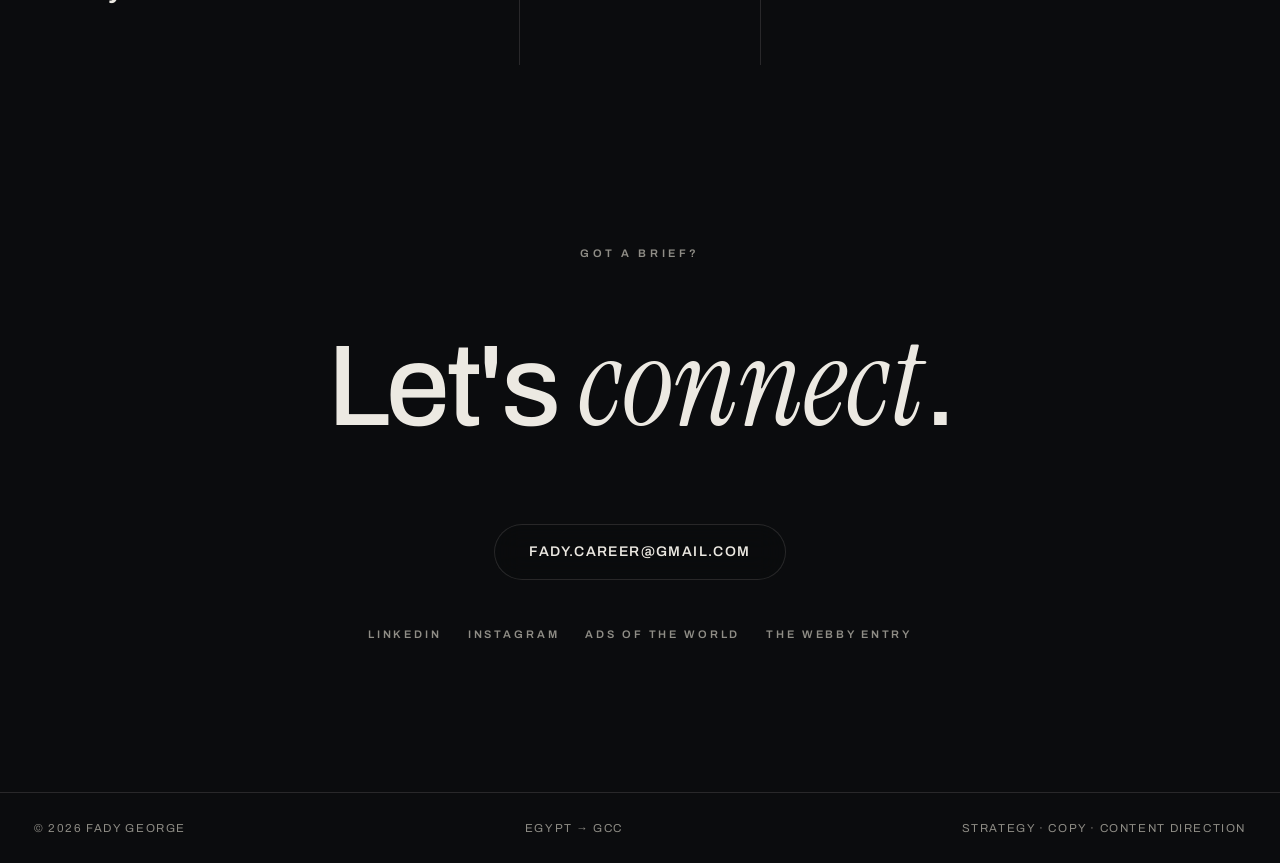
==== commit a8aed20c: "Portfolio polish: social/SEO meta, mobile nav, a11y, copy fixes - Add og:image/twitter/canonical/aut" ====
--- a/work/alreem-clinics/index.html
+++ b/work/alreem-clinics/index.html
@@ -7,6 +7,18 @@
 <meta name="description" content="AlReem Clinics case study by Fady George — Healthcare · Oman.">
 <meta property="og:title" content="AlReem Clinics: هنا تبدأ قصتكم — Fady George">
 <meta property="og:description" content="AlReem Clinics case study by Fady George — Healthcare · Oman.">
+<link rel="canonical" href="https://fadystudio.github.io/work/alreem-clinics/">
+<meta name="author" content="Fady George">
+<meta name="theme-color" content="#0b0c0e">
+<meta property="og:url" content="https://fadystudio.github.io/work/alreem-clinics/">
+<meta property="og:type" content="article">
+<meta property="og:site_name" content="Fady George">
+<meta property="og:image" content="https://fadystudio.github.io/assets/alreem-clinics/img-02.jpg">
+<meta property="og:image:alt" content="AlReem Clinics case study by Fady George — Healthcare · Oman.">
+<meta name="twitter:card" content="summary_large_image">
+<meta name="twitter:title" content="AlReem Clinics: هنا تبدأ قصتكم — Fady George">
+<meta name="twitter:description" content="AlReem Clinics case study by Fady George — Healthcare · Oman.">
+<meta name="twitter:image" content="https://fadystudio.github.io/assets/alreem-clinics/img-02.jpg">
 <link rel="icon" href="data:image/svg+xml,%3Csvg xmlns='http://www.w3.org/2000/svg' viewBox='0 0 32 32'%3E%3Crect width='32' height='32' rx='7' fill='%230b0c0e'/%3E%3Ctext x='16' y='22' font-family='Arial' font-size='16' font-weight='800' fill='%23ece9e2' text-anchor='middle'%3EFG%3C/text%3E%3C/svg%3E">
 <link rel="stylesheet" href="../../styles.css">
 </head>
@@ -69,7 +81,7 @@
 </section>
 <footer class="site">
   <span>© 2026 Fady George</span>
-  <span>Cairo → GCC</span>
+  <span>Egypt → GCC</span>
   <span>Strategy · Copy · Content Direction</span>
 </footer>
 <script src="../../main.js"></script>
--- a/styles.css
+++ b/styles.css
@@ -17,6 +17,7 @@
 body{ background:var(--black); color:var(--bone); font-family:'Archivo',Arial,sans-serif; font-weight:380; line-height:1.6; overflow-x:hidden; }
 ::selection{ background:var(--bone); color:var(--black) }
 a{ color:inherit; text-decoration:none }
+a:focus-visible, button:focus-visible, [tabindex]:focus-visible{ outline:2px solid var(--bone); outline-offset:3px; border-radius:4px }
 img{ display:block; max-width:100% }
 .label{ font-size:11px; font-weight:620; letter-spacing:.32em; text-transform:uppercase; color:var(--grey) }
 em.acc{ font-family:'Instrument Serif',Georgia,serif; font-style:italic; font-weight:400; font-size:1.08em; letter-spacing:0 }
@@ -42,6 +43,21 @@
 .btn{ display:inline-flex; align-items:center; gap:10px; border:1px solid var(--line); border-radius:999px; padding:10px 22px; font-size:12.5px; font-weight:560; letter-spacing:.1em; text-transform:uppercase; backdrop-filter:blur(14px); background:var(--pillbg); transition:background .3s,color .3s; cursor:pointer }
 .btn:hover,.btn:focus-visible{ background:var(--bone); color:var(--black); outline:none }
 @media(max-width:860px){ nav.pill{ display:none } header.site{ padding:16px 20px } .avail{ display:none } }
+
+/* mobile menu (built by main.js from the existing nav) */
+.menu-toggle{ display:none; grid-column:3; justify-self:end; align-items:center; justify-content:center; width:44px; height:44px; border:1px solid var(--line); border-radius:999px; background:var(--pillbg); backdrop-filter:blur(14px); cursor:pointer; padding:0 }
+.menu-toggle span, .menu-toggle span::before, .menu-toggle span::after{ content:""; display:block; width:17px; height:2px; background:var(--bone); border-radius:2px; transition:transform .26s cubic-bezier(.2,.7,.2,1), opacity .2s }
+.menu-toggle span{ position:relative }
+.menu-toggle span::before{ position:absolute; left:0; top:-6px } .menu-toggle span::after{ position:absolute; left:0; top:6px }
+.menu-toggle[aria-expanded="true"] span{ background:transparent } .menu-toggle[aria-expanded="true"] span::before{ transform:translateY(6px) rotate(45deg) } .menu-toggle[aria-expanded="true"] span::after{ transform:translateY(-6px) rotate(-45deg) }
+.mobile-menu{ position:fixed; top:0; left:0; right:0; z-index:45; background:rgba(11,12,14,.97); backdrop-filter:blur(20px); border-bottom:1px solid var(--line); padding:88px 22px 26px; display:flex; flex-direction:column; transform:translateY(-102%); transition:transform .4s cubic-bezier(.2,.7,.2,1); visibility:hidden }
+.mobile-menu.open{ transform:none; visibility:visible }
+.mobile-menu a{ font-size:22px; font-weight:520; letter-spacing:.005em; color:var(--bone); padding:16px 4px; border-bottom:1px solid var(--line) }
+.mobile-menu a:last-child{ border-bottom:0 }
+.mobile-menu .mm-cta{ margin-top:18px; border:1px solid var(--line); border-radius:999px; text-align:center; font-size:13px; letter-spacing:.1em; text-transform:uppercase; padding:15px }
+body.menu-open{ overflow:hidden }
+@media(max-width:860px){ .menu-toggle{ display:inline-flex } .head-right .btn{ display:none } }
+@media(min-width:861px){ .mobile-menu{ display:none } }
 
 /* solid header variant — used above light-themed embedded case studies */
 header.site.solid{ position:sticky; top:0; background:var(--black); border-bottom:1px solid var(--line) }
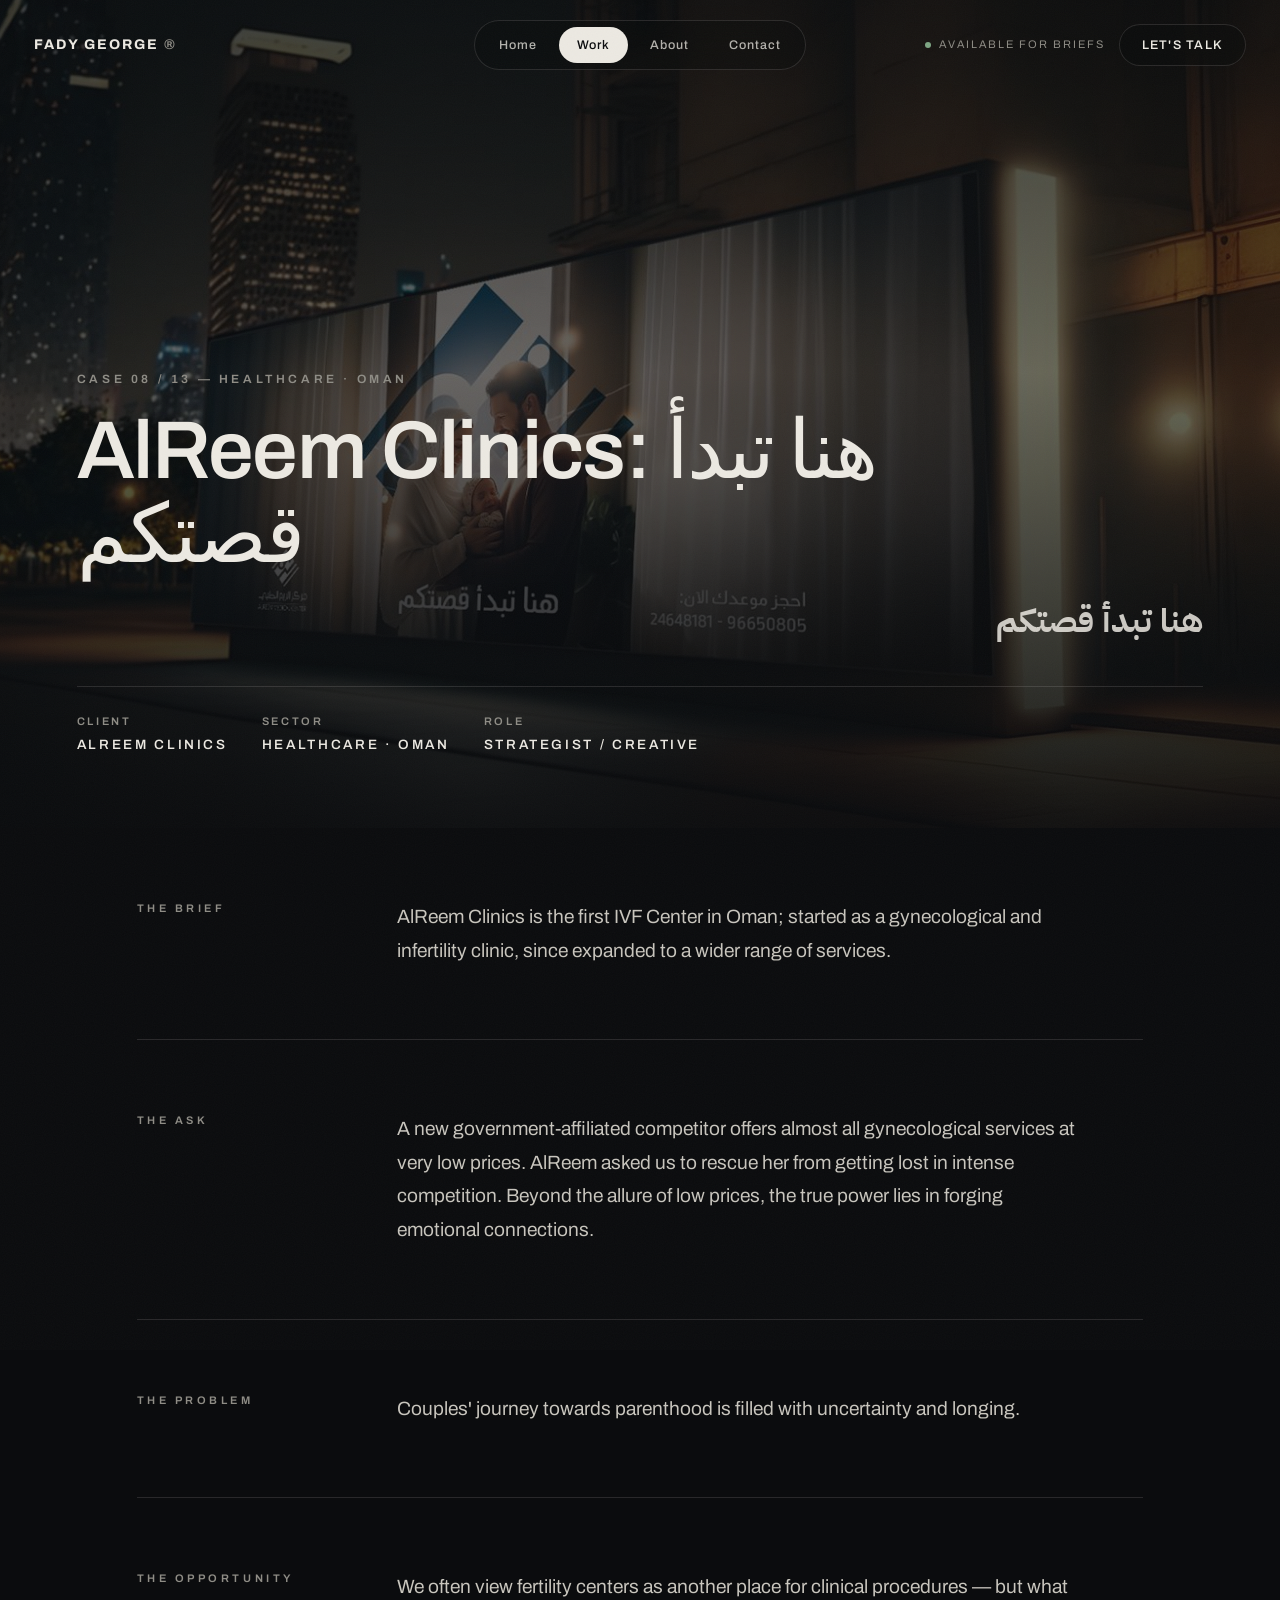
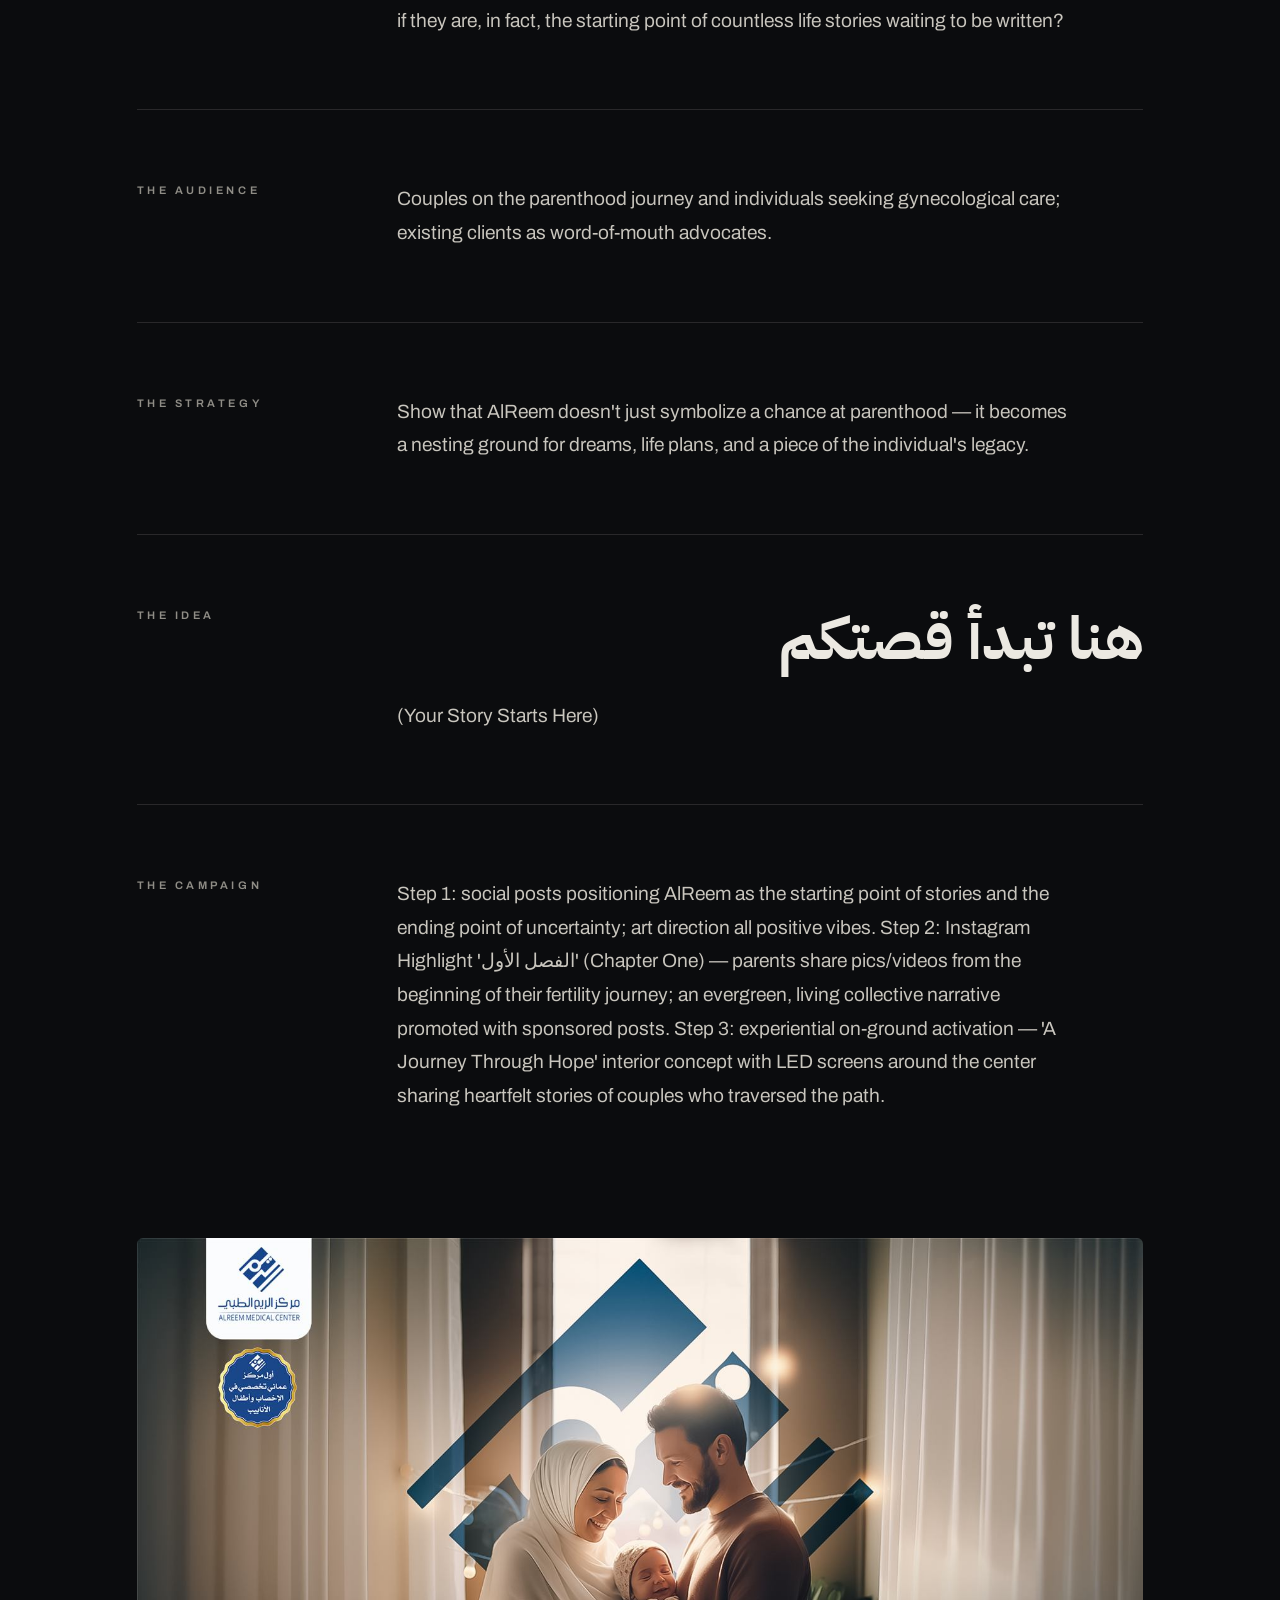
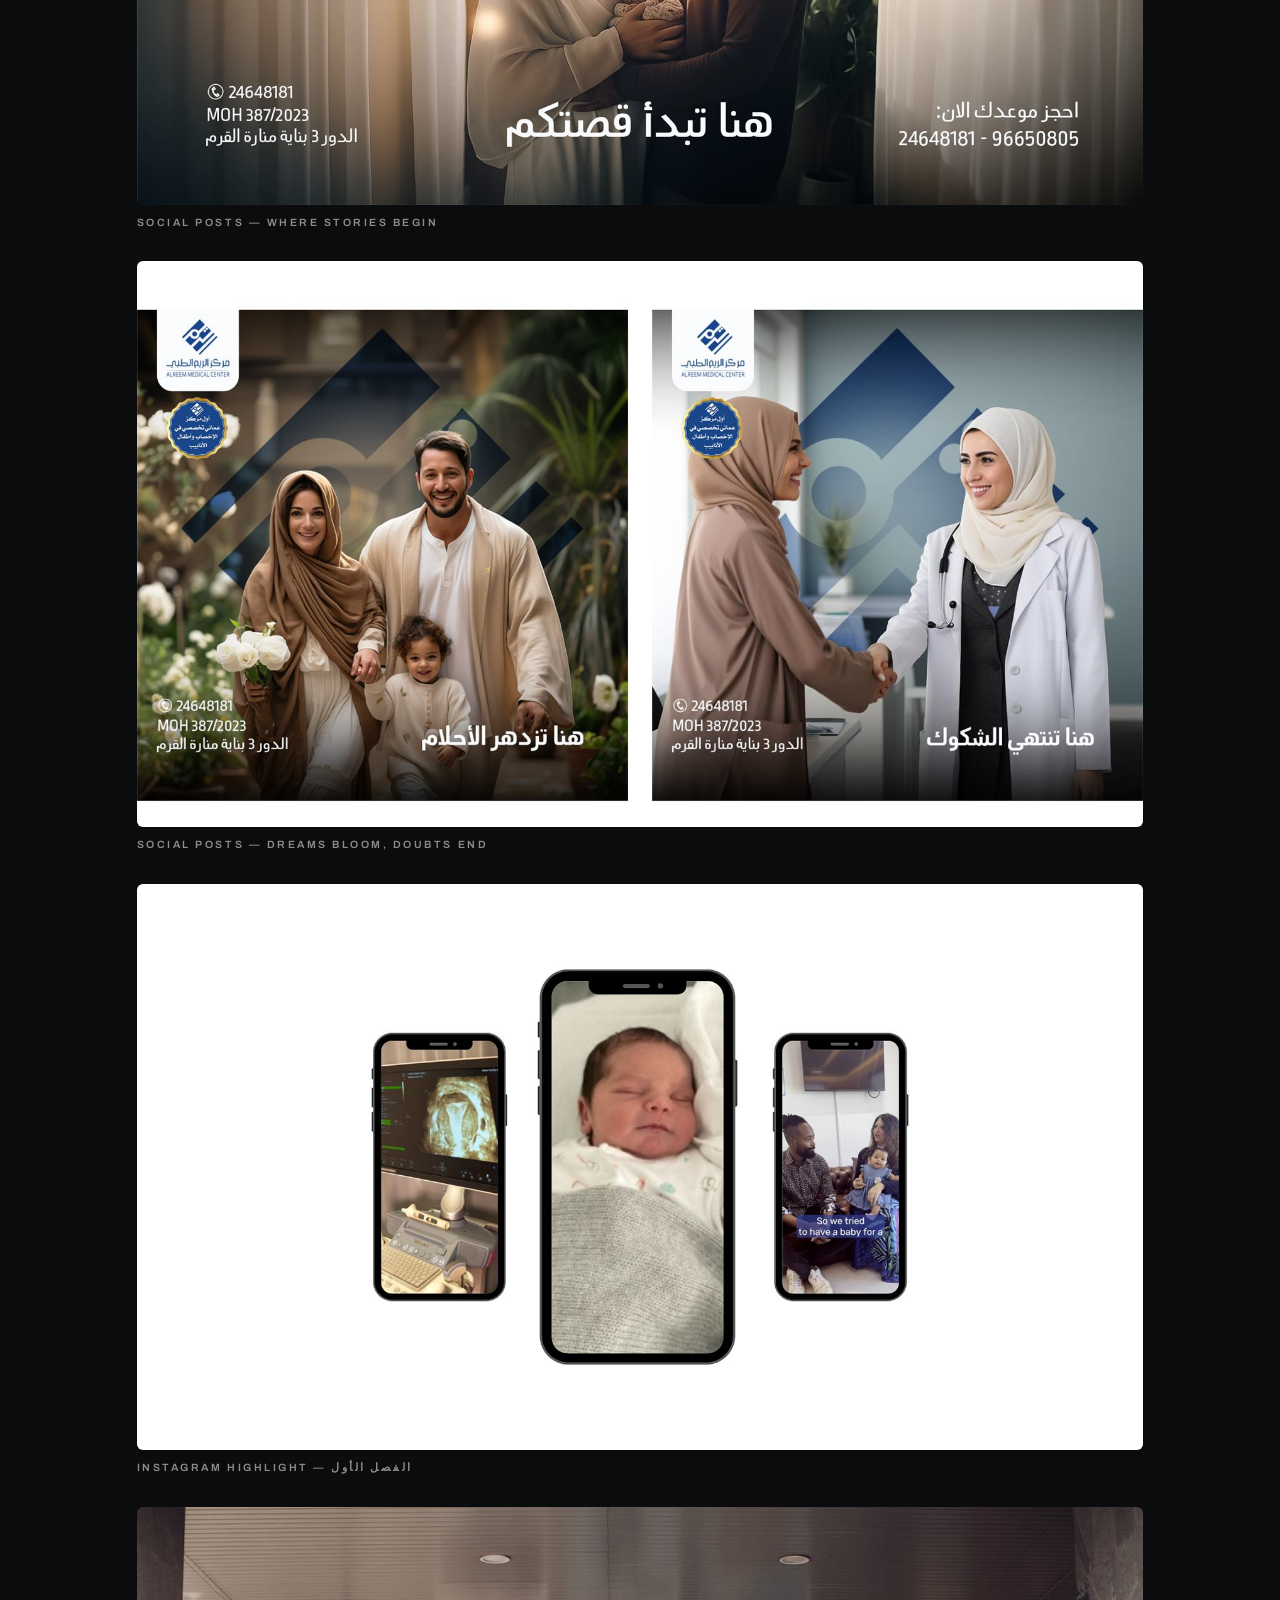
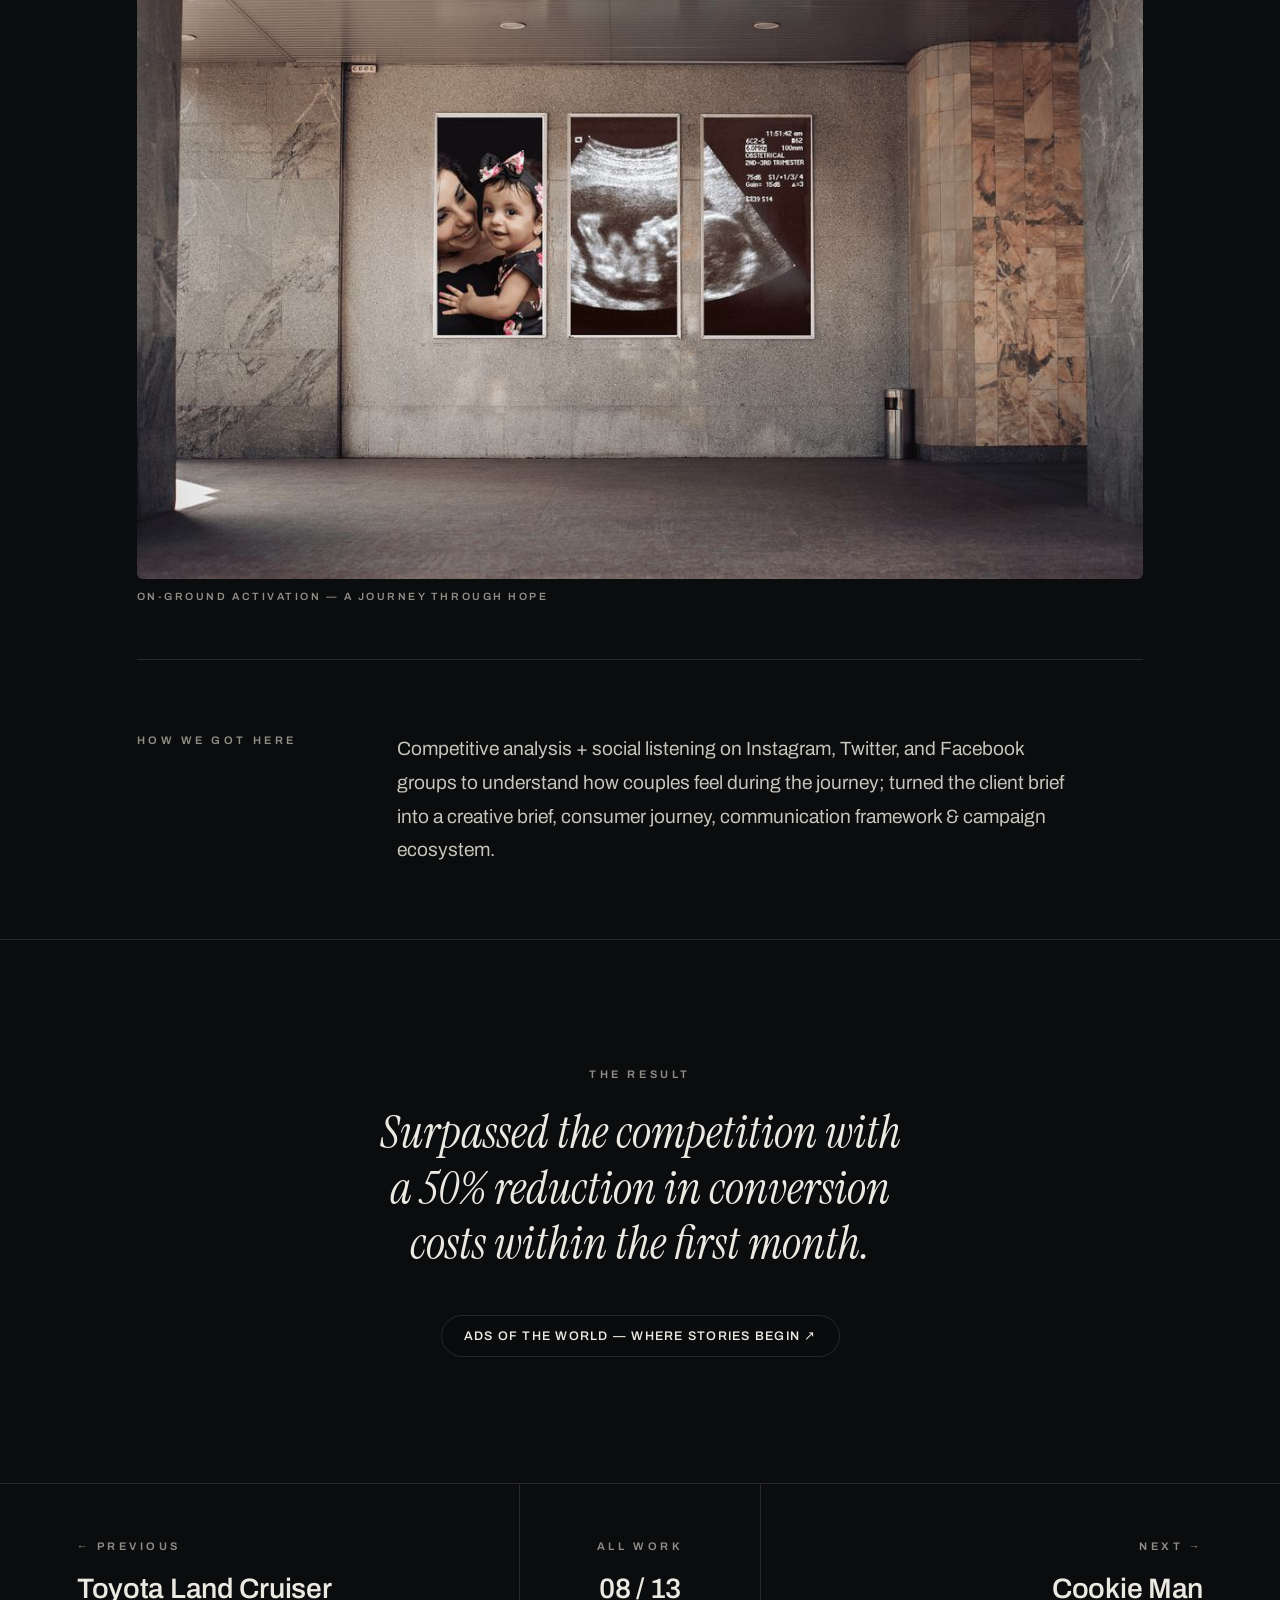
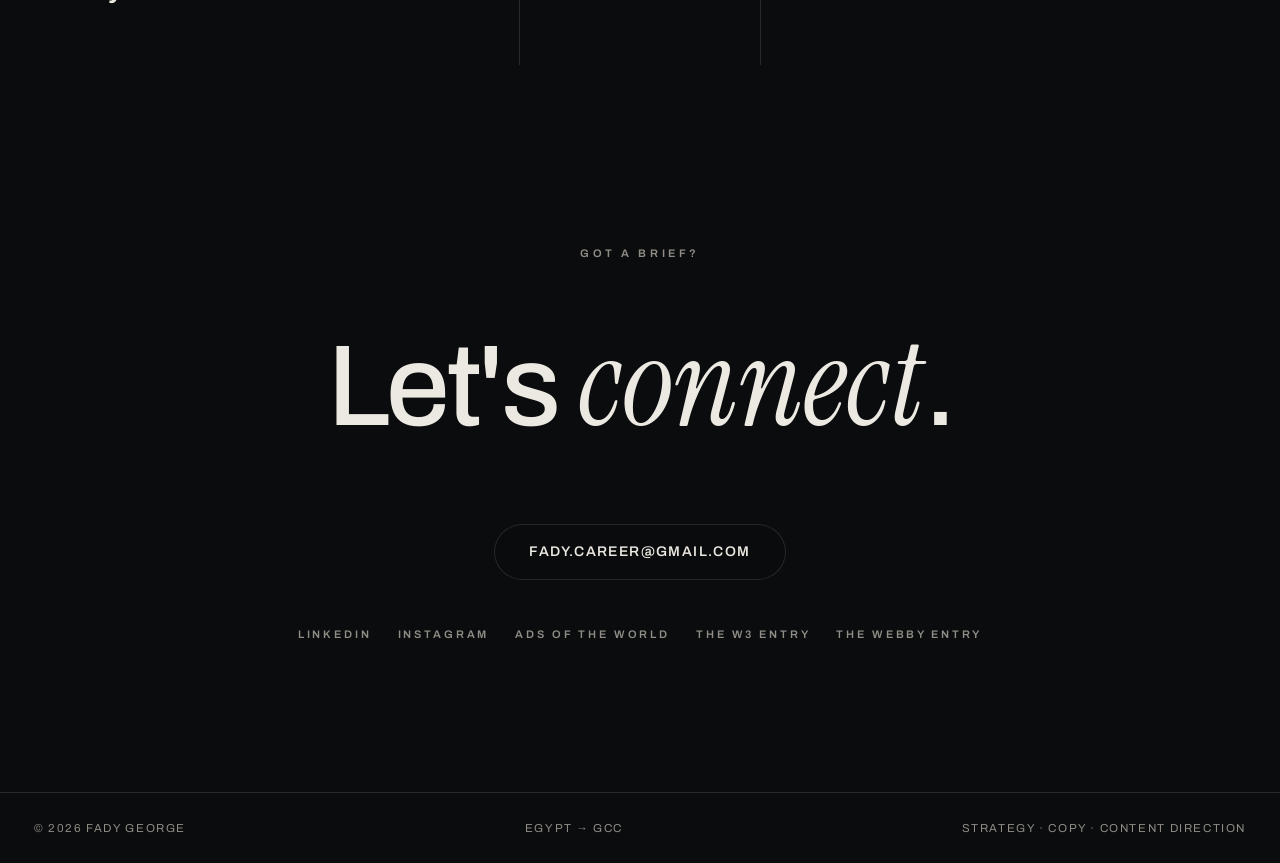
==== commit f2c7aa4e: "Add W3 Awards 2026 Silver for Rotana "Naturally Gets Us" Silver, Campaigns: Marketing Effectiveness " ====
--- a/work/alreem-clinics/index.html
+++ b/work/alreem-clinics/index.html
@@ -76,6 +76,7 @@
     <a href="https://www.linkedin.com/in/fadygeorge79/" target="_blank" rel="noreferrer">LinkedIn</a>
     <a href="https://www.instagram.com/_fadygeorge/" target="_blank" rel="noreferrer">Instagram</a>
     <a href="https://www.adsoftheworld.com/users/fady-george" target="_blank" rel="noreferrer">Ads of the World</a>
+    <a href="https://www.w3award.com/winners/gallery/?event=1101&amp;award=2&amp;type=21&amp;pg=2&amp;id=398552" target="_blank" rel="noreferrer">The W3 Entry</a>
     <a href="https://winners.webbyawards.com/2026/social/social-campaigns/food-drink/380576/rotana--naturally-gets-us" target="_blank" rel="noreferrer">The Webby Entry</a>
   </div>
 </section>
--- a/styles.css
+++ b/styles.css
@@ -81,6 +81,7 @@
 .hero::before{ content:""; position:absolute; inset:0; z-index:1; background:linear-gradient(180deg, rgba(11,12,14,.62) 0%, rgba(11,12,14,.18) 42%, rgba(11,12,14,.88) 100%) }
 .hero-in{ position:relative; z-index:2; padding:0 24px; max-width:1100px }
 .hero .label{ color:var(--bone); opacity:0; animation:rise 1s .5s cubic-bezier(.2,.7,.2,1) forwards }
+.hero .label span{ white-space:nowrap }
 .hero h1{ font-size:clamp(44px,7.2vw,104px); font-weight:480; letter-spacing:-.025em; line-height:1.04; margin:26px 0 30px; text-wrap:balance }
 .hero h1 .ln{ display:block; overflow:hidden }
 .hero h1 .ln span{ display:block; transform:translateY(112%); animation:heroRise 1.1s cubic-bezier(.2,.75,.15,1) forwards }
